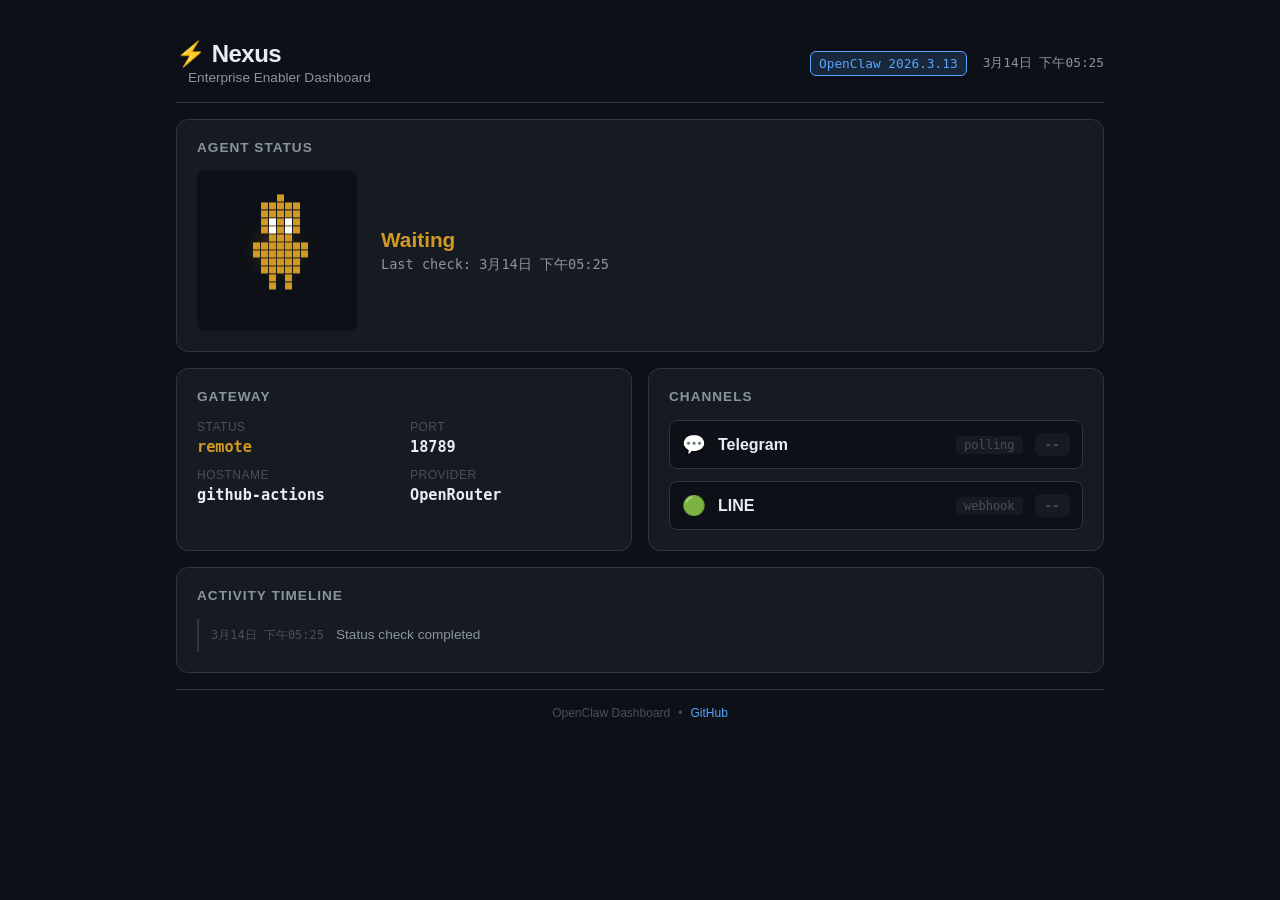
==== index.html @ 4bdae5d9 "deploy: d00fe93bd7f73d637a9a853000358bef025ffe64" ====
<!DOCTYPE html>
<html lang="zh-Hant">
<head>
  <meta charset="UTF-8">
  <meta name="viewport" content="width=device-width, initial-scale=1.0">
  <title>⚡ Nexus Dashboard — OpenClaw</title>
  <link rel="stylesheet" href="css/styles.css">
  <link rel="icon" href="data:image/svg+xml,<svg xmlns='http://www.w3.org/2000/svg' viewBox='0 0 100 100'><text y='.9em' font-size='90'>⚡</text></svg>">
</head>
<body>
  <div class="dashboard">
    <!-- Header -->
    <header class="header">
      <div class="header-left">
        <h1>⚡ Nexus</h1>
        <span class="subtitle">Enterprise Enabler Dashboard</span>
      </div>
      <div class="header-right">
        <span class="version" id="version">--</span>
        <span class="last-updated" id="last-updated">--</span>
      </div>
    </header>

    <!-- Agent Visualizer -->
    <section class="card agent-card">
      <h2>Agent Status</h2>
      <div class="agent-display">
        <canvas id="agent-canvas" width="160" height="160"></canvas>
        <div class="agent-info">
          <div class="agent-state" id="agent-state">--</div>
          <div class="agent-uptime" id="agent-uptime">--</div>
        </div>
      </div>
    </section>

    <!-- Gateway Health -->
    <section class="card gateway-card">
      <h2>Gateway</h2>
      <div class="metric-grid">
        <div class="metric">
          <span class="metric-label">Status</span>
          <span class="metric-value" id="gw-status">--</span>
        </div>
        <div class="metric">
          <span class="metric-label">Port</span>
          <span class="metric-value" id="gw-port">18789</span>
        </div>
        <div class="metric">
          <span class="metric-label">Hostname</span>
          <span class="metric-value" id="gw-hostname">--</span>
        </div>
        <div class="metric">
          <span class="metric-label">Provider</span>
          <span class="metric-value">OpenRouter</span>
        </div>
      </div>
    </section>

    <!-- Channels Panel -->
    <section class="card channels-card">
      <h2>Channels</h2>
      <div class="channel-list">
        <div class="channel" id="ch-telegram">
          <span class="channel-icon">💬</span>
          <span class="channel-name">Telegram</span>
          <span class="channel-mode">polling</span>
          <span class="channel-status" id="ch-telegram-status">--</span>
        </div>
        <div class="channel" id="ch-line">
          <span class="channel-icon">🟢</span>
          <span class="channel-name">LINE</span>
          <span class="channel-mode">webhook</span>
          <span class="channel-status" id="ch-line-status">--</span>
        </div>
      </div>
    </section>

    <!-- Activity Timeline -->
    <section class="card timeline-card">
      <h2>Activity Timeline</h2>
      <div class="timeline" id="timeline">
        <div class="timeline-empty">No activity data yet</div>
      </div>
    </section>

    <!-- Footer -->
    <footer class="footer">
      <span>OpenClaw Dashboard</span>
      <span>•</span>
      <a href="https://github.com/hdsmarter/OpenClaw" target="_blank">GitHub</a>
    </footer>
  </div>

  <script src="js/status-fetcher.js"></script>
  <script src="js/agent-visualizer.js"></script>
  <script src="js/app.js"></script>
</body>
</html>
---- css/styles.css ----
/* OpenClaw Nexus Dashboard — Dark Theme */

:root {
  --bg-primary: #0d1117;
  --bg-card: #161b22;
  --bg-hover: #1c2129;
  --border: #30363d;
  --text-primary: #e6edf3;
  --text-secondary: #8b949e;
  --text-muted: #484f58;
  --accent: #58a6ff;
  --accent-glow: rgba(88, 166, 255, 0.15);
  --green: #3fb950;
  --green-glow: rgba(63, 185, 80, 0.15);
  --yellow: #d29922;
  --yellow-glow: rgba(210, 153, 34, 0.15);
  --red: #f85149;
  --red-glow: rgba(248, 81, 73, 0.15);
  --purple: #bc8cff;
  --radius: 12px;
  --font-mono: 'SF Mono', 'Fira Code', 'Cascadia Code', monospace;
  --font-sans: -apple-system, BlinkMacSystemFont, 'Segoe UI', sans-serif;
}

* {
  margin: 0;
  padding: 0;
  box-sizing: border-box;
}

body {
  background: var(--bg-primary);
  color: var(--text-primary);
  font-family: var(--font-sans);
  min-height: 100vh;
}

/* Dashboard grid */
.dashboard {
  max-width: 960px;
  margin: 0 auto;
  padding: 24px 16px;
  display: grid;
  gap: 16px;
  grid-template-columns: 1fr 1fr;
}

/* Header */
.header {
  grid-column: 1 / -1;
  display: flex;
  justify-content: space-between;
  align-items: center;
  padding: 16px 0;
  border-bottom: 1px solid var(--border);
}

.header h1 {
  font-size: 1.5rem;
  font-weight: 700;
  letter-spacing: -0.5px;
}

.subtitle {
  color: var(--text-secondary);
  font-size: 0.85rem;
  margin-left: 12px;
}

.header-right {
  display: flex;
  gap: 16px;
  align-items: center;
  font-size: 0.8rem;
  color: var(--text-secondary);
  font-family: var(--font-mono);
}

.version {
  padding: 4px 8px;
  background: var(--accent-glow);
  border: 1px solid var(--accent);
  border-radius: 6px;
  color: var(--accent);
}

/* Cards */
.card {
  background: var(--bg-card);
  border: 1px solid var(--border);
  border-radius: var(--radius);
  padding: 20px;
}

.card h2 {
  font-size: 0.85rem;
  font-weight: 600;
  text-transform: uppercase;
  letter-spacing: 1px;
  color: var(--text-secondary);
  margin-bottom: 16px;
}

/* Agent card */
.agent-card {
  grid-column: 1 / -1;
}

.agent-display {
  display: flex;
  align-items: center;
  gap: 24px;
}

#agent-canvas {
  border-radius: 8px;
  background: var(--bg-primary);
  image-rendering: pixelated;
}

.agent-info {
  flex: 1;
}

.agent-state {
  font-size: 1.3rem;
  font-weight: 700;
  margin-bottom: 4px;
}

.agent-uptime {
  font-family: var(--font-mono);
  font-size: 0.85rem;
  color: var(--text-secondary);
}

/* Gateway */
.metric-grid {
  display: grid;
  grid-template-columns: 1fr 1fr;
  gap: 12px;
}

.metric {
  display: flex;
  flex-direction: column;
  gap: 4px;
}

.metric-label {
  font-size: 0.75rem;
  color: var(--text-muted);
  text-transform: uppercase;
  letter-spacing: 0.5px;
}

.metric-value {
  font-family: var(--font-mono);
  font-size: 0.95rem;
  font-weight: 600;
}

/* Channels */
.channel-list {
  display: flex;
  flex-direction: column;
  gap: 12px;
}

.channel {
  display: flex;
  align-items: center;
  gap: 12px;
  padding: 12px;
  background: var(--bg-primary);
  border-radius: 8px;
  border: 1px solid var(--border);
}

.channel-icon {
  font-size: 1.2rem;
}

.channel-name {
  font-weight: 600;
  flex: 1;
}

.channel-mode {
  font-family: var(--font-mono);
  font-size: 0.75rem;
  color: var(--text-muted);
  padding: 2px 8px;
  background: var(--bg-card);
  border-radius: 4px;
}

.channel-status {
  font-family: var(--font-mono);
  font-size: 0.8rem;
  font-weight: 600;
  padding: 4px 10px;
  border-radius: 6px;
}

.status-ok {
  color: var(--green);
  background: var(--green-glow);
}

.status-warn {
  color: var(--yellow);
  background: var(--yellow-glow);
}

.status-error {
  color: var(--red);
  background: var(--red-glow);
}

.status-unknown {
  color: var(--text-muted);
  background: var(--bg-card);
}

/* Timeline */
.timeline-card {
  grid-column: 1 / -1;
}

.timeline {
  display: flex;
  flex-direction: column;
  gap: 8px;
  max-height: 240px;
  overflow-y: auto;
}

.timeline-entry {
  display: flex;
  gap: 12px;
  padding: 8px 12px;
  border-left: 2px solid var(--border);
  font-size: 0.85rem;
}

.timeline-time {
  font-family: var(--font-mono);
  font-size: 0.75rem;
  color: var(--text-muted);
  white-space: nowrap;
}

.timeline-text {
  color: var(--text-secondary);
}

.timeline-empty {
  color: var(--text-muted);
  font-style: italic;
  text-align: center;
  padding: 24px;
}

/* Footer */
.footer {
  grid-column: 1 / -1;
  display: flex;
  justify-content: center;
  gap: 8px;
  padding: 16px 0;
  font-size: 0.75rem;
  color: var(--text-muted);
  border-top: 1px solid var(--border);
}

.footer a {
  color: var(--accent);
  text-decoration: none;
}

.footer a:hover {
  text-decoration: underline;
}

/* Responsive */
@media (max-width: 640px) {
  .dashboard {
    grid-template-columns: 1fr;
  }

  .header {
    flex-direction: column;
    align-items: flex-start;
    gap: 8px;
  }

  .agent-display {
    flex-direction: column;
    text-align: center;
  }

  .metric-grid {
    grid-template-columns: 1fr;
  }
}
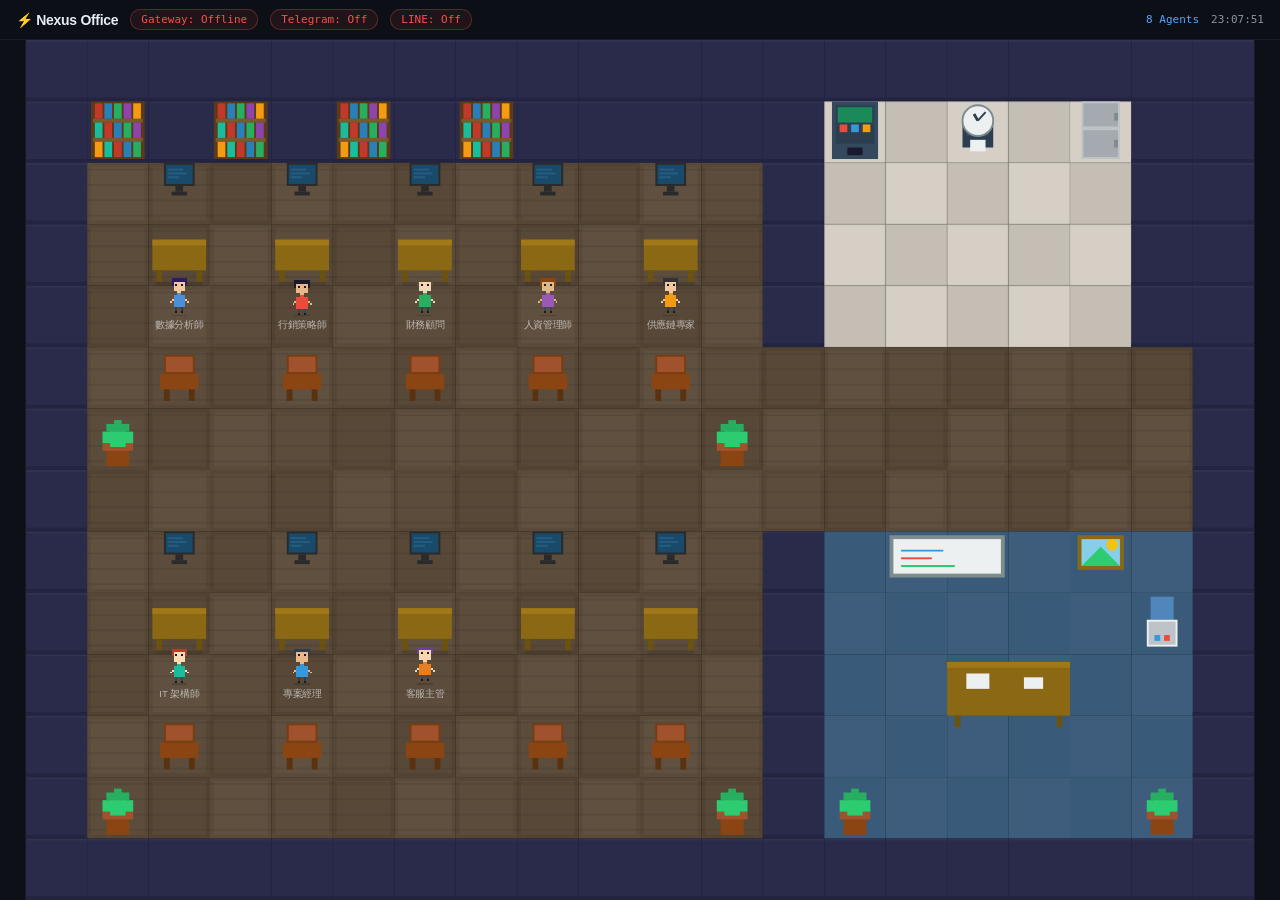
==== commit b6ae6f65: "deploy: 75b816cb732340c68af51991c7f3669ba8d1f9ac" ====
--- a/index.html
+++ b/index.html
@@ -3,96 +3,38 @@
 <head>
   <meta charset="UTF-8">
   <meta name="viewport" content="width=device-width, initial-scale=1.0">
-  <title>⚡ Nexus Dashboard — OpenClaw</title>
+  <title>⚡ Nexus Office — OpenClaw AI Agents</title>
+  <link rel="icon" href="data:image/svg+xml,<svg xmlns='http://www.w3.org/2000/svg' viewBox='0 0 100 100'><text y='.9em' font-size='90'>⚡</text></svg>">
   <link rel="stylesheet" href="css/styles.css">
-  <link rel="icon" href="data:image/svg+xml,<svg xmlns='http://www.w3.org/2000/svg' viewBox='0 0 100 100'><text y='.9em' font-size='90'>⚡</text></svg>">
 </head>
 <body>
-  <div class="dashboard">
-    <!-- Header -->
-    <header class="header">
-      <div class="header-left">
-        <h1>⚡ Nexus</h1>
-        <span class="subtitle">Enterprise Enabler Dashboard</span>
-      </div>
-      <div class="header-right">
-        <span class="version" id="version">--</span>
-        <span class="last-updated" id="last-updated">--</span>
-      </div>
-    </header>
-
-    <!-- Agent Visualizer -->
-    <section class="card agent-card">
-      <h2>Agent Status</h2>
-      <div class="agent-display">
-        <canvas id="agent-canvas" width="160" height="160"></canvas>
-        <div class="agent-info">
-          <div class="agent-state" id="agent-state">--</div>
-          <div class="agent-uptime" id="agent-uptime">--</div>
-        </div>
-      </div>
-    </section>
-
-    <!-- Gateway Health -->
-    <section class="card gateway-card">
-      <h2>Gateway</h2>
-      <div class="metric-grid">
-        <div class="metric">
-          <span class="metric-label">Status</span>
-          <span class="metric-value" id="gw-status">--</span>
-        </div>
-        <div class="metric">
-          <span class="metric-label">Port</span>
-          <span class="metric-value" id="gw-port">18789</span>
-        </div>
-        <div class="metric">
-          <span class="metric-label">Hostname</span>
-          <span class="metric-value" id="gw-hostname">--</span>
-        </div>
-        <div class="metric">
-          <span class="metric-label">Provider</span>
-          <span class="metric-value">OpenRouter</span>
-        </div>
-      </div>
-    </section>
-
-    <!-- Channels Panel -->
-    <section class="card channels-card">
-      <h2>Channels</h2>
-      <div class="channel-list">
-        <div class="channel" id="ch-telegram">
-          <span class="channel-icon">💬</span>
-          <span class="channel-name">Telegram</span>
-          <span class="channel-mode">polling</span>
-          <span class="channel-status" id="ch-telegram-status">--</span>
-        </div>
-        <div class="channel" id="ch-line">
-          <span class="channel-icon">🟢</span>
-          <span class="channel-name">LINE</span>
-          <span class="channel-mode">webhook</span>
-          <span class="channel-status" id="ch-line-status">--</span>
-        </div>
-      </div>
-    </section>
-
-    <!-- Activity Timeline -->
-    <section class="card timeline-card">
-      <h2>Activity Timeline</h2>
-      <div class="timeline" id="timeline">
-        <div class="timeline-empty">No activity data yet</div>
-      </div>
-    </section>
-
-    <!-- Footer -->
-    <footer class="footer">
-      <span>OpenClaw Dashboard</span>
-      <span>•</span>
-      <a href="https://github.com/hdsmarter/OpenClaw" target="_blank">GitHub</a>
-    </footer>
+  <!-- Status Bar -->
+  <div class="status-bar">
+    <div class="status-left">
+      <span class="logo">⚡ Nexus Office</span>
+      <span class="status-pill" id="gw-pill">Gateway: --</span>
+      <span class="status-pill" id="tg-pill">Telegram: --</span>
+      <span class="status-pill" id="line-pill">LINE: --</span>
+    </div>
+    <div class="status-right">
+      <span id="agent-count">0 Agents</span>
+      <span id="clock"></span>
+    </div>
   </div>
 
+  <!-- Main Canvas -->
+  <canvas id="office"></canvas>
+
+  <!-- Agent Info Panel (shown on hover) -->
+  <div class="agent-panel" id="agent-panel" style="display:none">
+    <div class="agent-panel-name" id="panel-name"></div>
+    <div class="agent-panel-role" id="panel-role"></div>
+    <div class="agent-panel-status" id="panel-status"></div>
+  </div>
+
+  <script src="js/pixel-sprites.js"></script>
+  <script src="js/office-scene.js"></script>
   <script src="js/status-fetcher.js"></script>
-  <script src="js/agent-visualizer.js"></script>
   <script src="js/app.js"></script>
 </body>
 </html>
--- a/css/styles.css
+++ b/css/styles.css
@@ -1,306 +1,141 @@
-/* OpenClaw Nexus Dashboard — Dark Theme */
+/* Nexus Office Dashboard — Pixel Art Theme */
 
 :root {
-  --bg-primary: #0d1117;
-  --bg-card: #161b22;
-  --bg-hover: #1c2129;
-  --border: #30363d;
-  --text-primary: #e6edf3;
-  --text-secondary: #8b949e;
-  --text-muted: #484f58;
+  --bg: #1a1a2e;
+  --bar-bg: rgba(13, 17, 23, 0.92);
+  --text: #e6edf3;
+  --text-dim: #8b949e;
+  --green: #3fb950;
+  --yellow: #d29922;
+  --red: #f85149;
   --accent: #58a6ff;
-  --accent-glow: rgba(88, 166, 255, 0.15);
-  --green: #3fb950;
-  --green-glow: rgba(63, 185, 80, 0.15);
-  --yellow: #d29922;
-  --yellow-glow: rgba(210, 153, 34, 0.15);
-  --red: #f85149;
-  --red-glow: rgba(248, 81, 73, 0.15);
-  --purple: #bc8cff;
-  --radius: 12px;
   --font-mono: 'SF Mono', 'Fira Code', 'Cascadia Code', monospace;
   --font-sans: -apple-system, BlinkMacSystemFont, 'Segoe UI', sans-serif;
 }
 
-* {
-  margin: 0;
-  padding: 0;
-  box-sizing: border-box;
+* { margin: 0; padding: 0; box-sizing: border-box; }
+
+body {
+  background: var(--bg);
+  overflow: hidden;
+  cursor: default;
+  font-family: var(--font-sans);
 }
 
-body {
-  background: var(--bg-primary);
-  color: var(--text-primary);
-  font-family: var(--font-sans);
-  min-height: 100vh;
-}
-
-/* Dashboard grid */
-.dashboard {
-  max-width: 960px;
-  margin: 0 auto;
-  padding: 24px 16px;
-  display: grid;
-  gap: 16px;
-  grid-template-columns: 1fr 1fr;
-}
-
-/* Header */
-.header {
-  grid-column: 1 / -1;
+/* Status Bar */
+.status-bar {
+  position: fixed;
+  top: 0;
+  left: 0;
+  right: 0;
+  height: 40px;
+  background: var(--bar-bg);
+  backdrop-filter: blur(8px);
   display: flex;
   justify-content: space-between;
   align-items: center;
-  padding: 16px 0;
-  border-bottom: 1px solid var(--border);
+  padding: 0 16px;
+  z-index: 100;
+  border-bottom: 1px solid rgba(255,255,255,0.06);
+  font-size: 13px;
+  color: var(--text);
 }
 
-.header h1 {
-  font-size: 1.5rem;
-  font-weight: 700;
-  letter-spacing: -0.5px;
+.status-left, .status-right {
+  display: flex;
+  align-items: center;
+  gap: 12px;
 }
 
-.subtitle {
-  color: var(--text-secondary);
-  font-size: 0.85rem;
-  margin-left: 12px;
+.logo {
+  font-weight: 700;
+  font-size: 14px;
+  letter-spacing: -0.3px;
 }
 
-.header-right {
-  display: flex;
-  gap: 16px;
-  align-items: center;
-  font-size: 0.8rem;
-  color: var(--text-secondary);
+.status-pill {
   font-family: var(--font-mono);
+  font-size: 11px;
+  padding: 3px 10px;
+  border-radius: 10px;
+  background: rgba(255,255,255,0.06);
+  border: 1px solid rgba(255,255,255,0.08);
 }
 
-.version {
-  padding: 4px 8px;
-  background: var(--accent-glow);
-  border: 1px solid var(--accent);
-  border-radius: 6px;
+.status-pill.ok {
+  color: var(--green);
+  border-color: rgba(63, 185, 80, 0.3);
+  background: rgba(63, 185, 80, 0.08);
+}
+
+.status-pill.warn {
+  color: var(--yellow);
+  border-color: rgba(210, 153, 34, 0.3);
+  background: rgba(210, 153, 34, 0.08);
+}
+
+.status-pill.err {
+  color: var(--red);
+  border-color: rgba(248, 81, 73, 0.3);
+  background: rgba(248, 81, 73, 0.08);
+}
+
+#agent-count {
+  font-family: var(--font-mono);
+  font-size: 11px;
   color: var(--accent);
 }
 
-/* Cards */
-.card {
-  background: var(--bg-card);
-  border: 1px solid var(--border);
-  border-radius: var(--radius);
-  padding: 20px;
+#clock {
+  font-family: var(--font-mono);
+  font-size: 11px;
+  color: var(--text-dim);
 }
 
-.card h2 {
-  font-size: 0.85rem;
-  font-weight: 600;
-  text-transform: uppercase;
-  letter-spacing: 1px;
-  color: var(--text-secondary);
-  margin-bottom: 16px;
+/* Canvas */
+#office {
+  display: block;
+  width: 100vw;
+  height: 100vh;
+  image-rendering: pixelated;
+  image-rendering: crisp-edges;
 }
 
-/* Agent card */
-.agent-card {
-  grid-column: 1 / -1;
+/* Agent Info Panel */
+.agent-panel {
+  position: fixed;
+  background: var(--bar-bg);
+  backdrop-filter: blur(8px);
+  border: 1px solid rgba(255,255,255,0.1);
+  border-radius: 8px;
+  padding: 10px 14px;
+  z-index: 200;
+  pointer-events: none;
+  min-width: 140px;
 }
 
-.agent-display {
-  display: flex;
-  align-items: center;
-  gap: 24px;
+.agent-panel-name {
+  font-weight: 700;
+  font-size: 13px;
+  color: var(--text);
+  margin-bottom: 2px;
 }
 
-#agent-canvas {
-  border-radius: 8px;
-  background: var(--bg-primary);
-  image-rendering: pixelated;
-}
-
-.agent-info {
-  flex: 1;
-}
-
-.agent-state {
-  font-size: 1.3rem;
-  font-weight: 700;
+.agent-panel-role {
+  font-size: 11px;
+  color: var(--accent);
   margin-bottom: 4px;
 }
 
-.agent-uptime {
+.agent-panel-status {
   font-family: var(--font-mono);
-  font-size: 0.85rem;
-  color: var(--text-secondary);
+  font-size: 10px;
+  color: var(--green);
 }
 
-/* Gateway */
-.metric-grid {
-  display: grid;
-  grid-template-columns: 1fr 1fr;
-  gap: 12px;
+/* Mobile */
+@media (max-width: 640px) {
+  .status-bar { font-size: 11px; padding: 0 8px; }
+  .status-pill { font-size: 10px; padding: 2px 6px; }
+  .logo { font-size: 12px; }
 }
-
-.metric {
-  display: flex;
-  flex-direction: column;
-  gap: 4px;
-}
-
-.metric-label {
-  font-size: 0.75rem;
-  color: var(--text-muted);
-  text-transform: uppercase;
-  letter-spacing: 0.5px;
-}
-
-.metric-value {
-  font-family: var(--font-mono);
-  font-size: 0.95rem;
-  font-weight: 600;
-}
-
-/* Channels */
-.channel-list {
-  display: flex;
-  flex-direction: column;
-  gap: 12px;
-}
-
-.channel {
-  display: flex;
-  align-items: center;
-  gap: 12px;
-  padding: 12px;
-  background: var(--bg-primary);
-  border-radius: 8px;
-  border: 1px solid var(--border);
-}
-
-.channel-icon {
-  font-size: 1.2rem;
-}
-
-.channel-name {
-  font-weight: 600;
-  flex: 1;
-}
-
-.channel-mode {
-  font-family: var(--font-mono);
-  font-size: 0.75rem;
-  color: var(--text-muted);
-  padding: 2px 8px;
-  background: var(--bg-card);
-  border-radius: 4px;
-}
-
-.channel-status {
-  font-family: var(--font-mono);
-  font-size: 0.8rem;
-  font-weight: 600;
-  padding: 4px 10px;
-  border-radius: 6px;
-}
-
-.status-ok {
-  color: var(--green);
-  background: var(--green-glow);
-}
-
-.status-warn {
-  color: var(--yellow);
-  background: var(--yellow-glow);
-}
-
-.status-error {
-  color: var(--red);
-  background: var(--red-glow);
-}
-
-.status-unknown {
-  color: var(--text-muted);
-  background: var(--bg-card);
-}
-
-/* Timeline */
-.timeline-card {
-  grid-column: 1 / -1;
-}
-
-.timeline {
-  display: flex;
-  flex-direction: column;
-  gap: 8px;
-  max-height: 240px;
-  overflow-y: auto;
-}
-
-.timeline-entry {
-  display: flex;
-  gap: 12px;
-  padding: 8px 12px;
-  border-left: 2px solid var(--border);
-  font-size: 0.85rem;
-}
-
-.timeline-time {
-  font-family: var(--font-mono);
-  font-size: 0.75rem;
-  color: var(--text-muted);
-  white-space: nowrap;
-}
-
-.timeline-text {
-  color: var(--text-secondary);
-}
-
-.timeline-empty {
-  color: var(--text-muted);
-  font-style: italic;
-  text-align: center;
-  padding: 24px;
-}
-
-/* Footer */
-.footer {
-  grid-column: 1 / -1;
-  display: flex;
-  justify-content: center;
-  gap: 8px;
-  padding: 16px 0;
-  font-size: 0.75rem;
-  color: var(--text-muted);
-  border-top: 1px solid var(--border);
-}
-
-.footer a {
-  color: var(--accent);
-  text-decoration: none;
-}
-
-.footer a:hover {
-  text-decoration: underline;
-}
-
-/* Responsive */
-@media (max-width: 640px) {
-  .dashboard {
-    grid-template-columns: 1fr;
-  }
-
-  .header {
-    flex-direction: column;
-    align-items: flex-start;
-    gap: 8px;
-  }
-
-  .agent-display {
-    flex-direction: column;
-    text-align: center;
-  }
-
-  .metric-grid {
-    grid-template-columns: 1fr;
-  }
-}
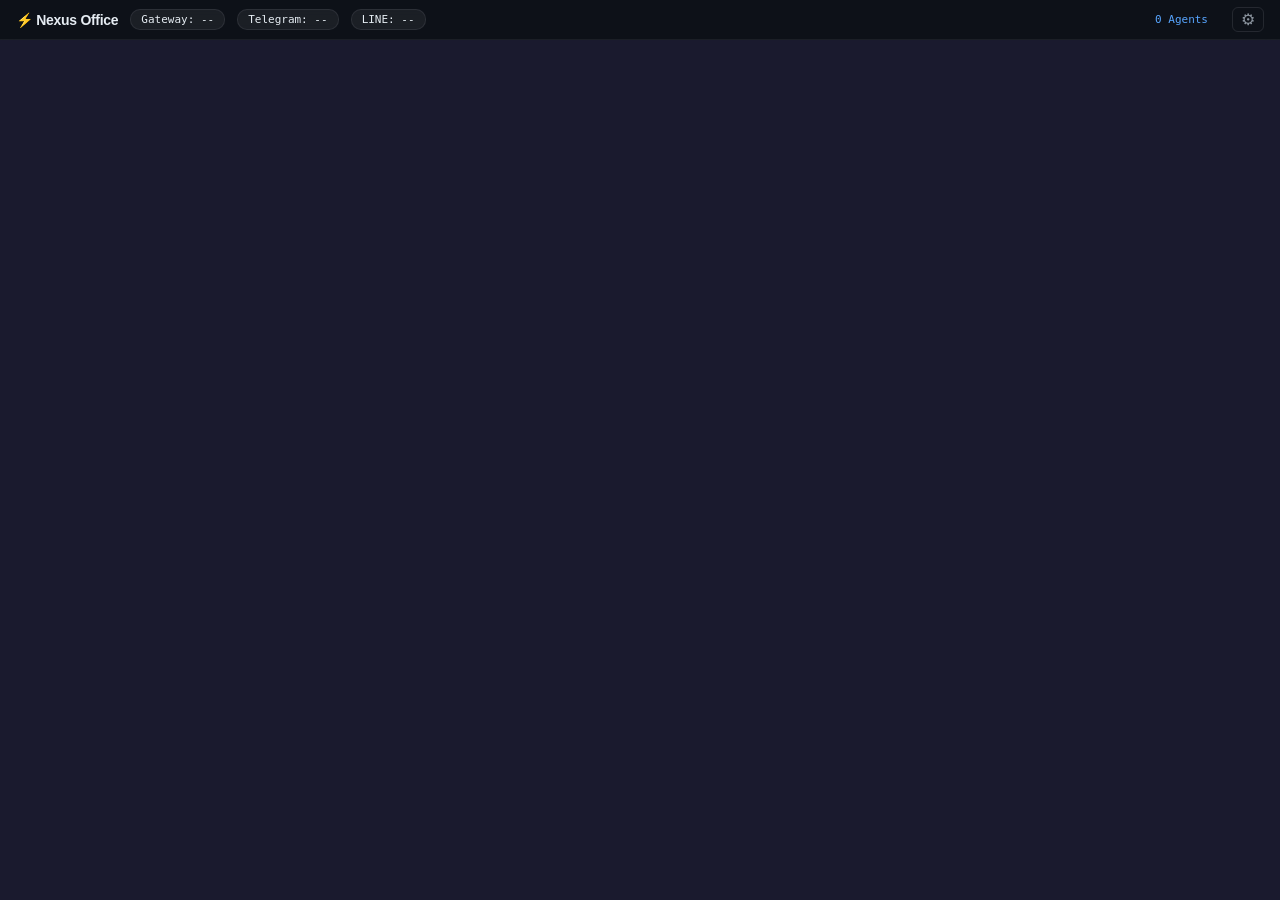
==== commit 8dab7334: "deploy: 47839a1e69dec94e6afe0278ced7e6dfd0d5bb53" ====
--- a/index.html
+++ b/index.html
@@ -2,7 +2,7 @@
 <html lang="zh-Hant">
 <head>
   <meta charset="UTF-8">
-  <meta name="viewport" content="width=device-width, initial-scale=1.0">
+  <meta name="viewport" content="width=device-width, initial-scale=1.0, user-scalable=no, viewport-fit=cover">
   <title>⚡ Nexus Office — OpenClaw AI Agents</title>
   <link rel="icon" href="data:image/svg+xml,<svg xmlns='http://www.w3.org/2000/svg' viewBox='0 0 100 100'><text y='.9em' font-size='90'>⚡</text></svg>">
   <link rel="stylesheet" href="css/styles.css">
@@ -19,6 +19,7 @@
     <div class="status-right">
       <span id="agent-count">0 Agents</span>
       <span id="clock"></span>
+      <button class="settings-btn" id="settings-btn" title="設定">⚙</button>
     </div>
   </div>
 
@@ -32,9 +33,15 @@
     <div class="agent-panel-status" id="panel-status"></div>
   </div>
 
+  <!-- i18n MUST load first -->
+  <script src="js/i18n.js"></script>
   <script src="js/pixel-sprites.js"></script>
   <script src="js/office-scene.js"></script>
   <script src="js/status-fetcher.js"></script>
+  <script src="js/chat-client.js"></script>
+  <script src="js/notifications.js"></script>
+  <script src="js/chat-panel.js"></script>
+  <script src="js/settings-panel.js"></script>
   <script src="js/app.js"></script>
 </body>
 </html>
--- a/css/styles.css
+++ b/css/styles.css
@@ -10,7 +10,7 @@
   --red: #f85149;
   --accent: #58a6ff;
   --font-mono: 'SF Mono', 'Fira Code', 'Cascadia Code', monospace;
-  --font-sans: -apple-system, BlinkMacSystemFont, 'Segoe UI', sans-serif;
+  --font-sans: 'PingFang TC', 'Noto Sans TC', -apple-system, BlinkMacSystemFont, 'Segoe UI', sans-serif;
 }
 
 * { margin: 0; padding: 0; box-sizing: border-box; }
@@ -92,11 +92,12 @@
   color: var(--text-dim);
 }
 
-/* Canvas */
+/* Canvas — JS controls size via resize(); no vw/vh conflict */
 #office {
+  position: fixed;
+  top: 0;
+  left: 0;
   display: block;
-  width: 100vw;
-  height: 100vh;
   image-rendering: pixelated;
   image-rendering: crisp-edges;
 }
@@ -133,9 +134,427 @@
   color: var(--green);
 }
 
-/* Mobile */
+/* Settings gear button */
+.settings-btn {
+  background: none;
+  border: 1px solid rgba(255,255,255,0.1);
+  border-radius: 6px;
+  color: var(--text-dim);
+  cursor: pointer;
+  font-size: 16px;
+  padding: 2px 8px;
+  transition: color 0.2s, border-color 0.2s;
+}
+.settings-btn:hover {
+  color: var(--text);
+  border-color: rgba(255,255,255,0.2);
+}
+
+/* ═══════════════════════════════════════════════
+   Chat Panel — 桌面右側 360px / 手機底部 70vh sheet
+   ═══════════════════════════════════════════════ */
+.chat-overlay {
+  position: fixed; inset: 0;
+  background: rgba(0,0,0,0.4);
+  z-index: 290;
+  opacity: 0;
+  pointer-events: none;
+  transition: opacity 0.3s;
+}
+.chat-overlay.open {
+  opacity: 1;
+  pointer-events: auto;
+}
+
+.chat-panel {
+  position: fixed;
+  top: 0; right: 0; bottom: 0;
+  width: 360px;
+  background: #0d1117;
+  border-left: 1px solid rgba(255,255,255,0.08);
+  z-index: 300;
+  display: flex;
+  flex-direction: column;
+  transform: translateX(100%);
+  transition: transform 0.3s ease;
+}
+.chat-panel.open {
+  transform: translateX(0);
+}
+
+.chat-handle {
+  display: none;
+}
+
+.chat-header {
+  display: flex;
+  justify-content: space-between;
+  align-items: center;
+  padding: 12px 16px;
+  border-bottom: 1px solid rgba(255,255,255,0.06);
+  flex-shrink: 0;
+}
+
+.chat-title {
+  font-weight: 700;
+  font-size: 14px;
+  color: var(--text);
+}
+
+.chat-close-btn {
+  background: none;
+  border: none;
+  color: var(--text-dim);
+  cursor: pointer;
+  font-size: 18px;
+  padding: 4px 8px;
+  border-radius: 4px;
+  transition: background 0.2s;
+}
+.chat-close-btn:hover {
+  background: rgba(255,255,255,0.08);
+  color: var(--text);
+}
+
+.chat-offline {
+  padding: 8px 16px;
+  font-size: 12px;
+  color: var(--yellow);
+  background: rgba(210, 153, 34, 0.08);
+  border-bottom: 1px solid rgba(210, 153, 34, 0.15);
+  display: none;
+}
+
+.chat-messages {
+  flex: 1;
+  overflow-y: auto;
+  padding: 12px 16px;
+  display: flex;
+  flex-direction: column;
+  gap: 8px;
+}
+
+.chat-msg {
+  display: flex;
+}
+.chat-msg-user { justify-content: flex-end; }
+.chat-msg-agent { justify-content: flex-start; }
+.chat-msg-system { justify-content: center; }
+
+.chat-bubble {
+  max-width: 80%;
+  padding: 8px 12px;
+  border-radius: 12px;
+  font-size: 13px;
+  line-height: 1.5;
+  word-break: break-word;
+}
+
+.chat-msg-user .chat-bubble {
+  background: var(--accent);
+  color: #fff;
+  border-bottom-right-radius: 4px;
+}
+
+.chat-msg-agent .chat-bubble {
+  background: rgba(255,255,255,0.08);
+  color: var(--text);
+  border-bottom-left-radius: 4px;
+}
+
+.chat-msg-system .chat-bubble {
+  background: rgba(255,255,255,0.04);
+  color: var(--text-dim);
+  font-size: 11px;
+}
+
+.chat-typing {
+  padding: 4px 16px;
+  font-size: 12px;
+  color: var(--text-dim);
+  font-style: italic;
+  display: none;
+}
+
+.chat-input-area {
+  display: flex;
+  gap: 8px;
+  padding: 12px 16px;
+  padding-bottom: calc(12px + env(safe-area-inset-bottom, 0));
+  border-top: 1px solid rgba(255,255,255,0.06);
+  flex-shrink: 0;
+}
+
+.chat-input {
+  flex: 1;
+  background: rgba(255,255,255,0.06);
+  border: 1px solid rgba(255,255,255,0.1);
+  border-radius: 8px;
+  padding: 8px 12px;
+  color: var(--text);
+  font-size: 13px;
+  outline: none;
+  font-family: inherit;
+}
+.chat-input:focus {
+  border-color: var(--accent);
+}
+.chat-input:disabled {
+  opacity: 0.4;
+}
+
+.chat-send-btn {
+  background: var(--accent);
+  color: #fff;
+  border: none;
+  border-radius: 8px;
+  padding: 8px 16px;
+  font-size: 13px;
+  font-weight: 600;
+  cursor: pointer;
+  transition: opacity 0.2s;
+  font-family: inherit;
+}
+.chat-send-btn:hover { opacity: 0.85; }
+.chat-send-btn:disabled { opacity: 0.4; cursor: default; }
+
+/* ═══════════════════════════════════════════════
+   Toast Notifications
+   ═══════════════════════════════════════════════ */
+.toast-container {
+  position: fixed;
+  top: 52px;
+  right: 16px;
+  z-index: 400;
+  display: flex;
+  flex-direction: column;
+  gap: 8px;
+  pointer-events: none;
+}
+
+.toast {
+  padding: 10px 16px;
+  border-radius: 8px;
+  font-size: 13px;
+  color: var(--text);
+  backdrop-filter: blur(8px);
+  pointer-events: auto;
+  cursor: pointer;
+  transform: translateX(120%);
+  opacity: 0;
+  transition: transform 0.3s ease, opacity 0.3s ease;
+  max-width: 320px;
+  word-break: break-word;
+}
+.toast.show {
+  transform: translateX(0);
+  opacity: 1;
+}
+.toast.hide {
+  transform: translateX(120%);
+  opacity: 0;
+}
+
+.toast-info     { background: rgba(88, 166, 255, 0.15); border: 1px solid rgba(88, 166, 255, 0.3); }
+.toast-success  { background: rgba(63, 185, 80, 0.15);  border: 1px solid rgba(63, 185, 80, 0.3); }
+.toast-warning  { background: rgba(210, 153, 34, 0.15); border: 1px solid rgba(210, 153, 34, 0.3); }
+.toast-error    { background: rgba(248, 81, 73, 0.15);  border: 1px solid rgba(248, 81, 73, 0.3); }
+
+/* ═══════════════════════════════════════════════
+   Settings Modal
+   ═══════════════════════════════════════════════ */
+.settings-overlay {
+  position: fixed; inset: 0;
+  background: rgba(0,0,0,0.5);
+  z-index: 490;
+  opacity: 0;
+  pointer-events: none;
+  transition: opacity 0.3s;
+}
+.settings-overlay.open {
+  opacity: 1;
+  pointer-events: auto;
+}
+
+.settings-modal {
+  position: fixed;
+  top: 50%; left: 50%;
+  transform: translate(-50%, -50%) scale(0.95);
+  background: #161b22;
+  border: 1px solid rgba(255,255,255,0.1);
+  border-radius: 12px;
+  padding: 24px;
+  z-index: 500;
+  width: 360px;
+  max-width: 90vw;
+  opacity: 0;
+  pointer-events: none;
+  transition: transform 0.3s ease, opacity 0.3s ease;
+}
+.settings-modal.open {
+  transform: translate(-50%, -50%) scale(1);
+  opacity: 1;
+  pointer-events: auto;
+}
+
+.settings-title {
+  font-size: 16px;
+  font-weight: 700;
+  color: var(--text);
+  margin-bottom: 16px;
+}
+
+.settings-field {
+  margin-bottom: 12px;
+}
+.settings-field label {
+  display: block;
+  font-size: 12px;
+  color: var(--text-dim);
+  margin-bottom: 4px;
+}
+.settings-input {
+  width: 100%;
+  background: rgba(255,255,255,0.06);
+  border: 1px solid rgba(255,255,255,0.1);
+  border-radius: 6px;
+  padding: 8px 10px;
+  color: var(--text);
+  font-size: 13px;
+  font-family: var(--font-mono);
+  outline: none;
+}
+.settings-input:focus {
+  border-color: var(--accent);
+}
+
+.settings-status {
+  font-size: 12px;
+  padding: 6px 0;
+  margin-bottom: 8px;
+}
+.settings-status-connected { color: var(--green); }
+.settings-status-connecting { color: var(--yellow); }
+.settings-status-disconnected { color: var(--text-dim); }
+
+.settings-buttons {
+  display: flex;
+  gap: 8px;
+  justify-content: flex-end;
+  margin-top: 16px;
+}
+.settings-btn-test,
+.settings-btn-cancel,
+.settings-btn-save {
+  border: 1px solid rgba(255,255,255,0.1);
+  border-radius: 6px;
+  padding: 6px 14px;
+  font-size: 13px;
+  cursor: pointer;
+  font-family: inherit;
+  transition: background 0.2s;
+}
+.settings-btn-test {
+  background: none;
+  color: var(--accent);
+  border-color: rgba(88,166,255,0.3);
+}
+.settings-btn-test:hover { background: rgba(88,166,255,0.08); }
+.settings-btn-cancel {
+  background: none;
+  color: var(--text-dim);
+}
+.settings-btn-cancel:hover { background: rgba(255,255,255,0.06); }
+.settings-btn-save {
+  background: var(--accent);
+  color: #fff;
+  border-color: var(--accent);
+}
+.settings-btn-save:hover { opacity: 0.85; }
+
+/* Settings select (language / chat mode) */
+.settings-select {
+  appearance: none;
+  -webkit-appearance: none;
+  background: rgba(255,255,255,0.06) url("data:image/svg+xml,%3Csvg xmlns='http://www.w3.org/2000/svg' width='10' height='6'%3E%3Cpath d='M0 0l5 6 5-6z' fill='%238b949e'/%3E%3C/svg%3E") no-repeat right 10px center;
+  background-size: 10px 6px;
+  padding-right: 28px;
+  cursor: pointer;
+}
+
+/* Settings mode fields container */
+.settings-mode-fields {
+  transition: opacity 0.2s;
+}
+
+/* Telegram deep link button */
+.chat-tg-link {
+  display: block;
+  text-align: center;
+  padding: 10px 16px;
+  margin: 8px 16px;
+  background: #0088cc;
+  color: #fff;
+  border-radius: 8px;
+  font-size: 13px;
+  font-weight: 600;
+  text-decoration: none;
+  transition: opacity 0.2s;
+}
+.chat-tg-link:hover { opacity: 0.85; }
+
+/* ═══════════════════════════════════════════════
+   Mobile Responsive
+   ═══════════════════════════════════════════════ */
 @media (max-width: 640px) {
-  .status-bar { font-size: 11px; padding: 0 8px; }
+  .status-bar {
+    font-size: 11px;
+    padding: 0 8px;
+    padding-top: env(safe-area-inset-top, 0);
+    flex-wrap: wrap;
+    height: auto;
+    min-height: 36px;
+    gap: 4px;
+  }
+  .status-left, .status-right { gap: 6px; }
+  .status-left { flex-wrap: wrap; }
   .status-pill { font-size: 10px; padding: 2px 6px; }
   .logo { font-size: 12px; }
-}
+  #clock { display: none; }
+
+  /* Chat panel → bottom sheet */
+  .chat-panel {
+    top: auto; right: 0; bottom: 0; left: 0;
+    width: 100%;
+    height: 70vh;
+    border-left: none;
+    border-top: 1px solid rgba(255,255,255,0.08);
+    border-radius: 16px 16px 0 0;
+    transform: translateY(100%);
+  }
+  .chat-panel.open {
+    transform: translateY(0);
+  }
+  .chat-handle {
+    display: flex;
+    justify-content: center;
+    padding: 8px 0 4px;
+    flex-shrink: 0;
+  }
+  .chat-handle span {
+    width: 36px;
+    height: 4px;
+    background: rgba(255,255,255,0.2);
+    border-radius: 2px;
+    display: block;
+  }
+
+  /* Toast */
+  .toast-container {
+    top: auto;
+    bottom: 16px;
+    right: 8px;
+    left: 8px;
+  }
+  .toast { max-width: 100%; }
+}
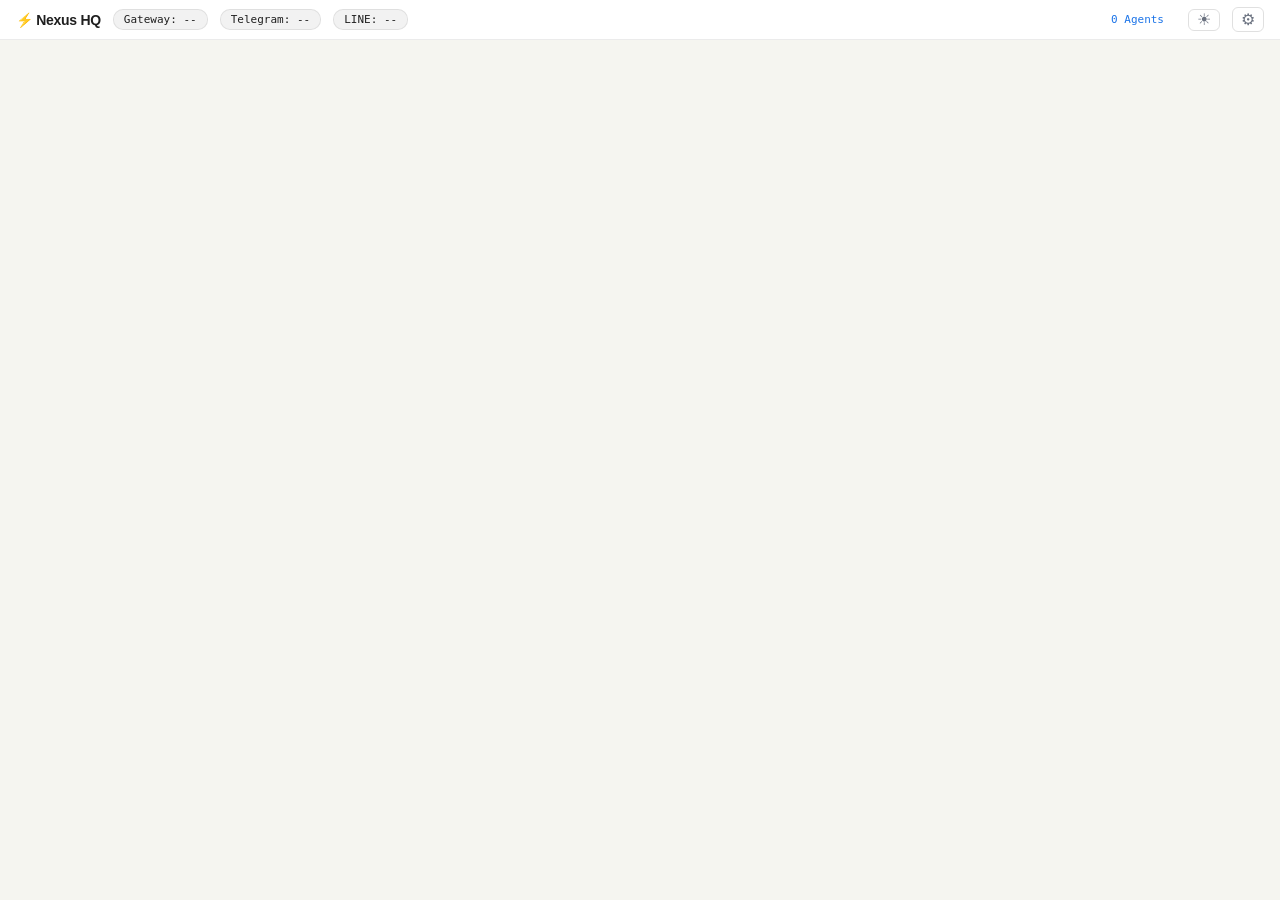
==== commit c9ed362f: "deploy: 8380844f1f3b7f135ab490fbe7afdeb7fbffe99e" ====
--- a/index.html
+++ b/index.html
@@ -9,25 +9,26 @@
 </head>
 <body>
   <!-- Status Bar -->
-  <div class="status-bar">
+  <div class="status-bar" role="banner">
     <div class="status-left">
-      <span class="logo">⚡ Nexus Office</span>
+      <span class="logo">⚡ Nexus HQ</span>
       <span class="status-pill" id="gw-pill">Gateway: --</span>
       <span class="status-pill" id="tg-pill">Telegram: --</span>
       <span class="status-pill" id="line-pill">LINE: --</span>
     </div>
     <div class="status-right">
-      <span id="agent-count">0 Agents</span>
-      <span id="clock"></span>
-      <button class="settings-btn" id="settings-btn" title="設定">⚙</button>
+      <span id="agent-count" aria-live="polite">0 Agents</span>
+      <span id="clock" aria-label="Clock"></span>
+      <button class="theme-btn" id="theme-btn" title="Toggle theme" aria-label="Toggle theme">☀</button>
+      <button class="settings-btn" id="settings-btn" title="Settings" aria-label="Settings">⚙</button>
     </div>
   </div>
 
   <!-- Main Canvas -->
-  <canvas id="office"></canvas>
+  <canvas id="office" role="img" aria-label="Manufacturing HQ pixel art office scene"></canvas>
 
   <!-- Agent Info Panel (shown on hover) -->
-  <div class="agent-panel" id="agent-panel" style="display:none">
+  <div class="agent-panel" id="agent-panel" style="display:none" role="tooltip">
     <div class="agent-panel-name" id="panel-name"></div>
     <div class="agent-panel-role" id="panel-role"></div>
     <div class="agent-panel-status" id="panel-status"></div>
--- a/css/styles.css
+++ b/css/styles.css
@@ -1,16 +1,95 @@
-/* Nexus Office Dashboard — Pixel Art Theme */
-
+/* Nexus Office Dashboard — Enterprise Design System
+   Dual theme (light default / dark toggle)
+   Zero hardcoded colors — all via CSS custom properties */
+
+/* ═══════════════════════════════════════════════
+   Design Tokens (Light Theme — Default)
+   ═══════════════════════════════════════════════ */
 :root {
+  --bg: #f5f5f0;
+  --bar-bg: rgba(255, 255, 255, 0.95);
+  --bar-border: rgba(0, 0, 0, 0.08);
+  --text: #1f1f1f;
+  --text-dim: #6b7280;
+  --green: #16a34a;
+  --yellow: #ca8a04;
+  --red: #dc2626;
+  --accent: #1a73e8;
+  --surface: #ffffff;
+  --surface-hover: rgba(0, 0, 0, 0.04);
+  --input-bg: #f1f3f4;
+  --input-border: rgba(0, 0, 0, 0.12);
+  --input-focus: #1a73e8;
+  --overlay: rgba(0, 0, 0, 0.3);
+  --chat-bg: #ffffff;
+  --chat-border: rgba(0, 0, 0, 0.06);
+  --chat-agent-bg: rgba(0, 0, 0, 0.05);
+  --chat-agent-text: #1f1f1f;
+  --modal-bg: #ffffff;
+  --modal-border: rgba(0, 0, 0, 0.1);
+  --pill-bg: rgba(0, 0, 0, 0.05);
+  --pill-border: rgba(0, 0, 0, 0.08);
+  --pill-ok-bg: rgba(22, 163, 74, 0.08);
+  --pill-ok-border: rgba(22, 163, 74, 0.3);
+  --pill-warn-bg: rgba(202, 138, 4, 0.08);
+  --pill-warn-border: rgba(202, 138, 4, 0.3);
+  --pill-err-bg: rgba(220, 38, 38, 0.08);
+  --pill-err-border: rgba(220, 38, 38, 0.3);
+  --toast-info-bg: rgba(26, 115, 232, 0.12);
+  --toast-info-border: rgba(26, 115, 232, 0.3);
+  --toast-ok-bg: rgba(22, 163, 74, 0.12);
+  --toast-ok-border: rgba(22, 163, 74, 0.3);
+  --toast-warn-bg: rgba(202, 138, 4, 0.12);
+  --toast-warn-border: rgba(202, 138, 4, 0.3);
+  --toast-err-bg: rgba(220, 38, 38, 0.12);
+  --toast-err-border: rgba(220, 38, 38, 0.3);
+  --font-mono: 'SF Mono', 'Fira Code', 'Cascadia Code', monospace;
+  --font-sans: 'PingFang TC', 'Noto Sans TC', -apple-system, BlinkMacSystemFont, 'Segoe UI', sans-serif;
+  --shadow: 0 2px 8px rgba(0, 0, 0, 0.08);
+}
+
+/* ═══════════════════════════════════════════════
+   Dark Theme Override
+   ═══════════════════════════════════════════════ */
+:root[data-theme="dark"] {
   --bg: #1a1a2e;
   --bar-bg: rgba(13, 17, 23, 0.92);
+  --bar-border: rgba(255, 255, 255, 0.06);
   --text: #e6edf3;
   --text-dim: #8b949e;
   --green: #3fb950;
   --yellow: #d29922;
   --red: #f85149;
   --accent: #58a6ff;
-  --font-mono: 'SF Mono', 'Fira Code', 'Cascadia Code', monospace;
-  --font-sans: 'PingFang TC', 'Noto Sans TC', -apple-system, BlinkMacSystemFont, 'Segoe UI', sans-serif;
+  --surface: #0d1117;
+  --surface-hover: rgba(255, 255, 255, 0.06);
+  --input-bg: rgba(255, 255, 255, 0.06);
+  --input-border: rgba(255, 255, 255, 0.1);
+  --input-focus: #58a6ff;
+  --overlay: rgba(0, 0, 0, 0.4);
+  --chat-bg: #0d1117;
+  --chat-border: rgba(255, 255, 255, 0.08);
+  --chat-agent-bg: rgba(255, 255, 255, 0.08);
+  --chat-agent-text: #e6edf3;
+  --modal-bg: #161b22;
+  --modal-border: rgba(255, 255, 255, 0.1);
+  --pill-bg: rgba(255, 255, 255, 0.06);
+  --pill-border: rgba(255, 255, 255, 0.08);
+  --pill-ok-bg: rgba(63, 185, 80, 0.08);
+  --pill-ok-border: rgba(63, 185, 80, 0.3);
+  --pill-warn-bg: rgba(210, 153, 34, 0.08);
+  --pill-warn-border: rgba(210, 153, 34, 0.3);
+  --pill-err-bg: rgba(248, 81, 73, 0.08);
+  --pill-err-border: rgba(248, 81, 73, 0.3);
+  --toast-info-bg: rgba(88, 166, 255, 0.15);
+  --toast-info-border: rgba(88, 166, 255, 0.3);
+  --toast-ok-bg: rgba(63, 185, 80, 0.15);
+  --toast-ok-border: rgba(63, 185, 80, 0.3);
+  --toast-warn-bg: rgba(210, 153, 34, 0.15);
+  --toast-warn-border: rgba(210, 153, 34, 0.3);
+  --toast-err-bg: rgba(248, 81, 73, 0.15);
+  --toast-err-border: rgba(248, 81, 73, 0.3);
+  --shadow: 0 2px 8px rgba(0, 0, 0, 0.3);
 }
 
 * { margin: 0; padding: 0; box-sizing: border-box; }
@@ -20,14 +99,15 @@
   overflow: hidden;
   cursor: default;
   font-family: var(--font-sans);
-}
-
-/* Status Bar */
+  color: var(--text);
+}
+
+/* ═══════════════════════════════════════════════
+   Status Bar
+   ═══════════════════════════════════════════════ */
 .status-bar {
   position: fixed;
-  top: 0;
-  left: 0;
-  right: 0;
+  top: 0; left: 0; right: 0;
   height: 40px;
   background: var(--bar-bg);
   backdrop-filter: blur(8px);
@@ -36,7 +116,7 @@
   align-items: center;
   padding: 0 16px;
   z-index: 100;
-  border-bottom: 1px solid rgba(255,255,255,0.06);
+  border-bottom: 1px solid var(--bar-border);
   font-size: 13px;
   color: var(--text);
 }
@@ -58,26 +138,26 @@
   font-size: 11px;
   padding: 3px 10px;
   border-radius: 10px;
-  background: rgba(255,255,255,0.06);
-  border: 1px solid rgba(255,255,255,0.08);
+  background: var(--pill-bg);
+  border: 1px solid var(--pill-border);
 }
 
 .status-pill.ok {
   color: var(--green);
-  border-color: rgba(63, 185, 80, 0.3);
-  background: rgba(63, 185, 80, 0.08);
+  border-color: var(--pill-ok-border);
+  background: var(--pill-ok-bg);
 }
 
 .status-pill.warn {
   color: var(--yellow);
-  border-color: rgba(210, 153, 34, 0.3);
-  background: rgba(210, 153, 34, 0.08);
+  border-color: var(--pill-warn-border);
+  background: var(--pill-warn-bg);
 }
 
 .status-pill.err {
   color: var(--red);
-  border-color: rgba(248, 81, 73, 0.3);
-  background: rgba(248, 81, 73, 0.08);
+  border-color: var(--pill-err-border);
+  background: var(--pill-err-bg);
 }
 
 #agent-count {
@@ -92,27 +172,72 @@
   color: var(--text-dim);
 }
 
-/* Canvas — JS controls size via resize(); no vw/vh conflict */
+/* Theme toggle button */
+.theme-btn {
+  background: none;
+  border: 1px solid var(--input-border);
+  border-radius: 6px;
+  color: var(--text-dim);
+  cursor: pointer;
+  font-size: 16px;
+  padding: 2px 8px;
+  transition: color 0.2s, border-color 0.2s;
+  line-height: 1;
+}
+.theme-btn:hover {
+  color: var(--text);
+  border-color: var(--accent);
+}
+.theme-btn:focus-visible {
+  outline: 2px solid var(--accent);
+  outline-offset: 2px;
+}
+
+/* Settings gear button */
+.settings-btn {
+  background: none;
+  border: 1px solid var(--input-border);
+  border-radius: 6px;
+  color: var(--text-dim);
+  cursor: pointer;
+  font-size: 16px;
+  padding: 2px 8px;
+  transition: color 0.2s, border-color 0.2s;
+}
+.settings-btn:hover {
+  color: var(--text);
+  border-color: var(--accent);
+}
+.settings-btn:focus-visible {
+  outline: 2px solid var(--accent);
+  outline-offset: 2px;
+}
+
+/* ═══════════════════════════════════════════════
+   Canvas
+   ═══════════════════════════════════════════════ */
 #office {
   position: fixed;
-  top: 0;
-  left: 0;
+  top: 0; left: 0;
   display: block;
   image-rendering: pixelated;
   image-rendering: crisp-edges;
 }
 
-/* Agent Info Panel */
+/* ═══════════════════════════════════════════════
+   Agent Info Panel
+   ═══════════════════════════════════════════════ */
 .agent-panel {
   position: fixed;
   background: var(--bar-bg);
   backdrop-filter: blur(8px);
-  border: 1px solid rgba(255,255,255,0.1);
+  border: 1px solid var(--modal-border);
   border-radius: 8px;
   padding: 10px 14px;
   z-index: 200;
   pointer-events: none;
   min-width: 140px;
+  box-shadow: var(--shadow);
 }
 
 .agent-panel-name {
@@ -134,28 +259,12 @@
   color: var(--green);
 }
 
-/* Settings gear button */
-.settings-btn {
-  background: none;
-  border: 1px solid rgba(255,255,255,0.1);
-  border-radius: 6px;
-  color: var(--text-dim);
-  cursor: pointer;
-  font-size: 16px;
-  padding: 2px 8px;
-  transition: color 0.2s, border-color 0.2s;
-}
-.settings-btn:hover {
-  color: var(--text);
-  border-color: rgba(255,255,255,0.2);
-}
-
-/* ═══════════════════════════════════════════════
-   Chat Panel — 桌面右側 360px / 手機底部 70vh sheet
+/* ═══════════════════════════════════════════════
+   Chat Panel
    ═══════════════════════════════════════════════ */
 .chat-overlay {
   position: fixed; inset: 0;
-  background: rgba(0,0,0,0.4);
+  background: var(--overlay);
   z-index: 290;
   opacity: 0;
   pointer-events: none;
@@ -170,8 +279,8 @@
   position: fixed;
   top: 0; right: 0; bottom: 0;
   width: 360px;
-  background: #0d1117;
-  border-left: 1px solid rgba(255,255,255,0.08);
+  background: var(--chat-bg);
+  border-left: 1px solid var(--chat-border);
   z-index: 300;
   display: flex;
   flex-direction: column;
@@ -182,16 +291,14 @@
   transform: translateX(0);
 }
 
-.chat-handle {
-  display: none;
-}
+.chat-handle { display: none; }
 
 .chat-header {
   display: flex;
   justify-content: space-between;
   align-items: center;
   padding: 12px 16px;
-  border-bottom: 1px solid rgba(255,255,255,0.06);
+  border-bottom: 1px solid var(--chat-border);
   flex-shrink: 0;
 }
 
@@ -212,16 +319,20 @@
   transition: background 0.2s;
 }
 .chat-close-btn:hover {
-  background: rgba(255,255,255,0.08);
-  color: var(--text);
+  background: var(--surface-hover);
+  color: var(--text);
+}
+.chat-close-btn:focus-visible {
+  outline: 2px solid var(--accent);
+  outline-offset: 2px;
 }
 
 .chat-offline {
   padding: 8px 16px;
   font-size: 12px;
   color: var(--yellow);
-  background: rgba(210, 153, 34, 0.08);
-  border-bottom: 1px solid rgba(210, 153, 34, 0.15);
+  background: var(--pill-warn-bg);
+  border-bottom: 1px solid var(--pill-warn-border);
   display: none;
 }
 
@@ -234,9 +345,7 @@
   gap: 8px;
 }
 
-.chat-msg {
-  display: flex;
-}
+.chat-msg { display: flex; }
 .chat-msg-user { justify-content: flex-end; }
 .chat-msg-agent { justify-content: flex-start; }
 .chat-msg-system { justify-content: center; }
@@ -257,13 +366,13 @@
 }
 
 .chat-msg-agent .chat-bubble {
-  background: rgba(255,255,255,0.08);
-  color: var(--text);
+  background: var(--chat-agent-bg);
+  color: var(--chat-agent-text);
   border-bottom-left-radius: 4px;
 }
 
 .chat-msg-system .chat-bubble {
-  background: rgba(255,255,255,0.04);
+  background: var(--surface-hover);
   color: var(--text-dim);
   font-size: 11px;
 }
@@ -281,14 +390,14 @@
   gap: 8px;
   padding: 12px 16px;
   padding-bottom: calc(12px + env(safe-area-inset-bottom, 0));
-  border-top: 1px solid rgba(255,255,255,0.06);
+  border-top: 1px solid var(--chat-border);
   flex-shrink: 0;
 }
 
 .chat-input {
   flex: 1;
-  background: rgba(255,255,255,0.06);
-  border: 1px solid rgba(255,255,255,0.1);
+  background: var(--input-bg);
+  border: 1px solid var(--input-border);
   border-radius: 8px;
   padding: 8px 12px;
   color: var(--text);
@@ -297,7 +406,7 @@
   font-family: inherit;
 }
 .chat-input:focus {
-  border-color: var(--accent);
+  border-color: var(--input-focus);
 }
 .chat-input:disabled {
   opacity: 0.4;
@@ -317,14 +426,17 @@
 }
 .chat-send-btn:hover { opacity: 0.85; }
 .chat-send-btn:disabled { opacity: 0.4; cursor: default; }
+.chat-send-btn:focus-visible {
+  outline: 2px solid var(--accent);
+  outline-offset: 2px;
+}
 
 /* ═══════════════════════════════════════════════
    Toast Notifications
    ═══════════════════════════════════════════════ */
 .toast-container {
   position: fixed;
-  top: 52px;
-  right: 16px;
+  top: 52px; right: 16px;
   z-index: 400;
   display: flex;
   flex-direction: column;
@@ -346,26 +458,20 @@
   max-width: 320px;
   word-break: break-word;
 }
-.toast.show {
-  transform: translateX(0);
-  opacity: 1;
-}
-.toast.hide {
-  transform: translateX(120%);
-  opacity: 0;
-}
-
-.toast-info     { background: rgba(88, 166, 255, 0.15); border: 1px solid rgba(88, 166, 255, 0.3); }
-.toast-success  { background: rgba(63, 185, 80, 0.15);  border: 1px solid rgba(63, 185, 80, 0.3); }
-.toast-warning  { background: rgba(210, 153, 34, 0.15); border: 1px solid rgba(210, 153, 34, 0.3); }
-.toast-error    { background: rgba(248, 81, 73, 0.15);  border: 1px solid rgba(248, 81, 73, 0.3); }
+.toast.show { transform: translateX(0); opacity: 1; }
+.toast.hide { transform: translateX(120%); opacity: 0; }
+
+.toast-info    { background: var(--toast-info-bg); border: 1px solid var(--toast-info-border); }
+.toast-success { background: var(--toast-ok-bg);   border: 1px solid var(--toast-ok-border); }
+.toast-warning { background: var(--toast-warn-bg); border: 1px solid var(--toast-warn-border); }
+.toast-error   { background: var(--toast-err-bg);  border: 1px solid var(--toast-err-border); }
 
 /* ═══════════════════════════════════════════════
    Settings Modal
    ═══════════════════════════════════════════════ */
 .settings-overlay {
   position: fixed; inset: 0;
-  background: rgba(0,0,0,0.5);
+  background: var(--overlay);
   z-index: 490;
   opacity: 0;
   pointer-events: none;
@@ -380,16 +486,19 @@
   position: fixed;
   top: 50%; left: 50%;
   transform: translate(-50%, -50%) scale(0.95);
-  background: #161b22;
-  border: 1px solid rgba(255,255,255,0.1);
+  background: var(--modal-bg);
+  border: 1px solid var(--modal-border);
   border-radius: 12px;
   padding: 24px;
   z-index: 500;
   width: 360px;
   max-width: 90vw;
+  max-height: 85vh;
+  overflow-y: auto;
   opacity: 0;
   pointer-events: none;
   transition: transform 0.3s ease, opacity 0.3s ease;
+  box-shadow: var(--shadow);
 }
 .settings-modal.open {
   transform: translate(-50%, -50%) scale(1);
@@ -415,8 +524,8 @@
 }
 .settings-input {
   width: 100%;
-  background: rgba(255,255,255,0.06);
-  border: 1px solid rgba(255,255,255,0.1);
+  background: var(--input-bg);
+  border: 1px solid var(--input-border);
   border-radius: 6px;
   padding: 8px 10px;
   color: var(--text);
@@ -425,7 +534,7 @@
   outline: none;
 }
 .settings-input:focus {
-  border-color: var(--accent);
+  border-color: var(--input-focus);
 }
 
 .settings-status {
@@ -446,7 +555,7 @@
 .settings-btn-test,
 .settings-btn-cancel,
 .settings-btn-save {
-  border: 1px solid rgba(255,255,255,0.1);
+  border: 1px solid var(--input-border);
   border-radius: 6px;
   padding: 6px 14px;
   font-size: 13px;
@@ -454,17 +563,23 @@
   font-family: inherit;
   transition: background 0.2s;
 }
+.settings-btn-test:focus-visible,
+.settings-btn-cancel:focus-visible,
+.settings-btn-save:focus-visible {
+  outline: 2px solid var(--accent);
+  outline-offset: 2px;
+}
 .settings-btn-test {
   background: none;
   color: var(--accent);
-  border-color: rgba(88,166,255,0.3);
-}
-.settings-btn-test:hover { background: rgba(88,166,255,0.08); }
+  border-color: var(--toast-info-border);
+}
+.settings-btn-test:hover { background: var(--toast-info-bg); }
 .settings-btn-cancel {
   background: none;
   color: var(--text-dim);
 }
-.settings-btn-cancel:hover { background: rgba(255,255,255,0.06); }
+.settings-btn-cancel:hover { background: var(--surface-hover); }
 .settings-btn-save {
   background: var(--accent);
   color: #fff;
@@ -476,7 +591,7 @@
 .settings-select {
   appearance: none;
   -webkit-appearance: none;
-  background: rgba(255,255,255,0.06) url("data:image/svg+xml,%3Csvg xmlns='http://www.w3.org/2000/svg' width='10' height='6'%3E%3Cpath d='M0 0l5 6 5-6z' fill='%238b949e'/%3E%3C/svg%3E") no-repeat right 10px center;
+  background: var(--input-bg) url("data:image/svg+xml,%3Csvg xmlns='http://www.w3.org/2000/svg' width='10' height='6'%3E%3Cpath d='M0 0l5 6 5-6z' fill='%238b949e'/%3E%3C/svg%3E") no-repeat right 10px center;
   background-size: 10px 6px;
   padding-right: 28px;
   cursor: pointer;
@@ -502,6 +617,10 @@
   transition: opacity 0.2s;
 }
 .chat-tg-link:hover { opacity: 0.85; }
+.chat-tg-link:focus-visible {
+  outline: 2px solid var(--accent);
+  outline-offset: 2px;
+}
 
 /* ═══════════════════════════════════════════════
    Mobile Responsive
@@ -522,13 +641,13 @@
   .logo { font-size: 12px; }
   #clock { display: none; }
 
-  /* Chat panel → bottom sheet */
+  /* Chat panel -> bottom sheet */
   .chat-panel {
     top: auto; right: 0; bottom: 0; left: 0;
     width: 100%;
     height: 70vh;
     border-left: none;
-    border-top: 1px solid rgba(255,255,255,0.08);
+    border-top: 1px solid var(--chat-border);
     border-radius: 16px 16px 0 0;
     transform: translateY(100%);
   }
@@ -544,7 +663,7 @@
   .chat-handle span {
     width: 36px;
     height: 4px;
-    background: rgba(255,255,255,0.2);
+    background: var(--input-border);
     border-radius: 2px;
     display: block;
   }
@@ -558,3 +677,18 @@
   }
   .toast { max-width: 100%; }
 }
+
+/* ═══════════════════════════════════════════════
+   Accessibility: Reduced Motion
+   ═══════════════════════════════════════════════ */
+@media (prefers-reduced-motion: reduce) {
+  .chat-panel,
+  .chat-overlay,
+  .settings-overlay,
+  .settings-modal,
+  .toast,
+  .theme-btn,
+  .settings-btn {
+    transition: none;
+  }
+}
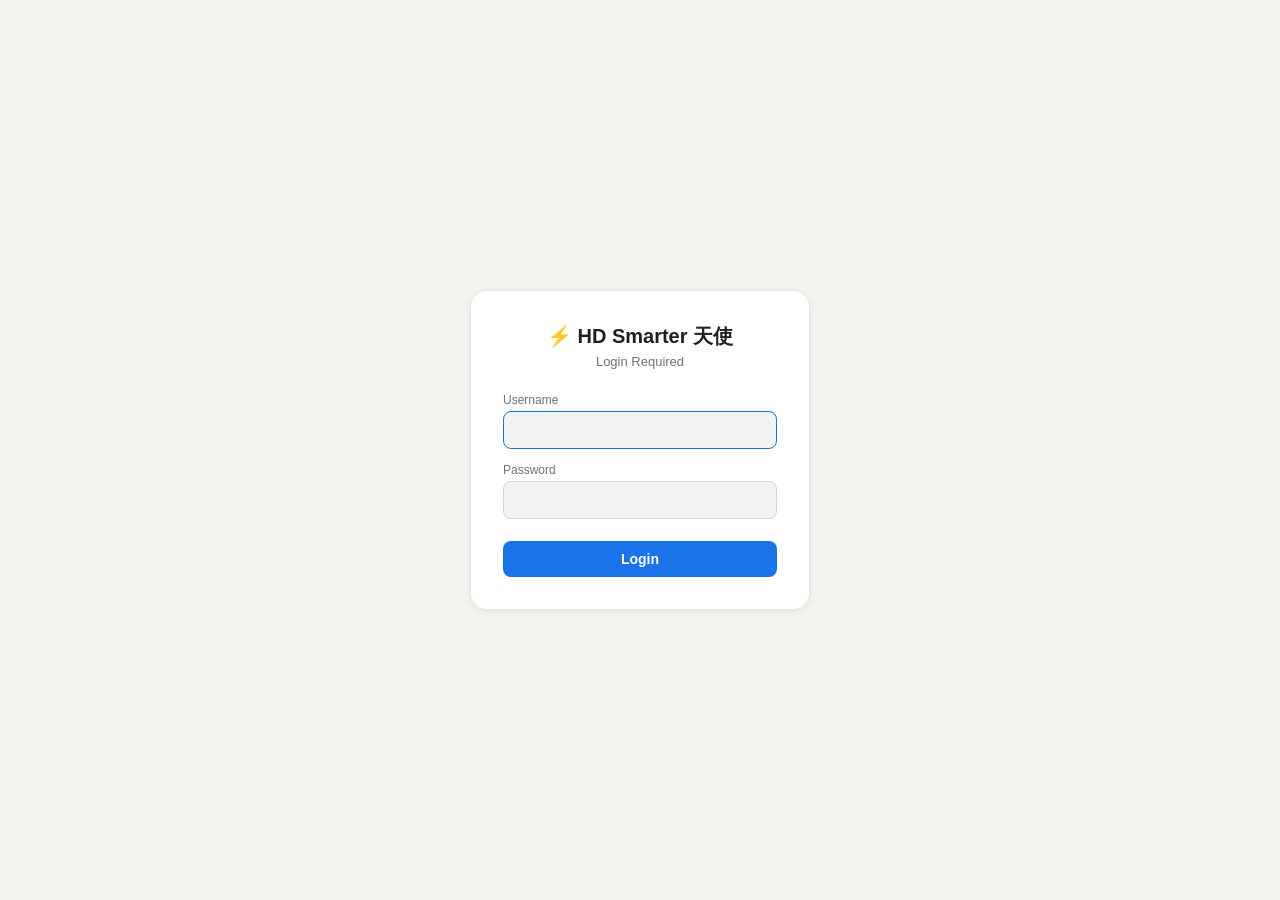
==== commit 2d8354d3: "deploy: d3da509384060276f9cbce18b867916abb67a14f" ====
--- a/index.html
+++ b/index.html
@@ -3,7 +3,7 @@
 <head>
   <meta charset="UTF-8">
   <meta name="viewport" content="width=device-width, initial-scale=1.0, user-scalable=no, viewport-fit=cover">
-  <title>⚡ Nexus Office — OpenClaw AI Agents</title>
+  <title>⚡ HD Smarter 天使 — OpenClaw AI Agents</title>
   <link rel="icon" href="data:image/svg+xml,<svg xmlns='http://www.w3.org/2000/svg' viewBox='0 0 100 100'><text y='.9em' font-size='90'>⚡</text></svg>">
   <link rel="stylesheet" href="css/styles.css">
 </head>
@@ -11,7 +11,8 @@
   <!-- Status Bar -->
   <div class="status-bar" role="banner">
     <div class="status-left">
-      <span class="logo">⚡ Nexus HQ</span>
+      <button class="hamburger-btn" id="hamburger-btn" aria-label="Toggle agent list">☰</button>
+      <span class="logo">⚡ HD Smarter 天使</span>
       <span class="status-pill" id="gw-pill">Gateway: --</span>
       <span class="status-pill" id="tg-pill">Telegram: --</span>
       <span class="status-pill" id="line-pill">LINE: --</span>
@@ -24,6 +25,14 @@
     </div>
   </div>
 
+  <!-- Left Agent Sidebar -->
+  <aside class="agent-sidebar" id="agent-sidebar" role="navigation" aria-label="Agent list">
+    <div class="sidebar-header">
+      <span class="sidebar-title" id="sidebar-title">Agents</span>
+    </div>
+    <ul class="sidebar-agent-list" id="sidebar-agent-list" role="list"></ul>
+  </aside>
+
   <!-- Main Canvas -->
   <canvas id="office" role="img" aria-label="Manufacturing HQ pixel art office scene"></canvas>
 
@@ -34,8 +43,9 @@
     <div class="agent-panel-status" id="panel-status"></div>
   </div>
 
-  <!-- i18n MUST load first -->
+  <!-- i18n + auth gate MUST load first -->
   <script src="js/i18n.js"></script>
+  <script src="js/auth-gate.js"></script>
   <script src="js/pixel-sprites.js"></script>
   <script src="js/office-scene.js"></script>
   <script src="js/status-fetcher.js"></script>
--- a/css/styles.css
+++ b/css/styles.css
@@ -1,4 +1,4 @@
-/* Nexus Office Dashboard — Enterprise Design System
+/* HD Smarter 天使 Dashboard — Enterprise Design System
    Dual theme (light default / dark toggle)
    Zero hardcoded colors — all via CSS custom properties */
 
@@ -214,6 +214,104 @@
 }
 
 /* ═══════════════════════════════════════════════
+   Hamburger Button
+   ═══════════════════════════════════════════════ */
+.hamburger-btn {
+  background: none;
+  border: 1px solid var(--input-border);
+  border-radius: 6px;
+  color: var(--text-dim);
+  cursor: pointer;
+  font-size: 16px;
+  padding: 2px 8px;
+  line-height: 1;
+  transition: color 0.2s, border-color 0.2s;
+}
+.hamburger-btn:hover {
+  color: var(--text);
+  border-color: var(--accent);
+}
+.hamburger-btn:focus-visible {
+  outline: 2px solid var(--accent);
+  outline-offset: 2px;
+}
+
+/* ═══════════════════════════════════════════════
+   Agent Sidebar
+   ═══════════════════════════════════════════════ */
+.agent-sidebar {
+  position: fixed;
+  top: 40px;
+  left: 0;
+  width: 220px;
+  height: calc(100% - 40px);
+  background: var(--surface);
+  border-right: 1px solid var(--bar-border);
+  z-index: 150;
+  transform: translateX(-100%);
+  transition: transform 0.25s ease;
+  overflow-y: auto;
+}
+.agent-sidebar.open {
+  transform: translateX(0);
+}
+
+.sidebar-header {
+  padding: 12px 16px;
+  border-bottom: 1px solid var(--bar-border);
+  font-weight: 700;
+  font-size: 14px;
+  color: var(--text);
+}
+
+.sidebar-agent-list {
+  list-style: none;
+  margin: 0;
+  padding: 0;
+}
+
+.sidebar-agent-item {
+  display: flex;
+  align-items: center;
+  gap: 8px;
+  padding: 10px 16px;
+  cursor: pointer;
+  border-bottom: 1px solid var(--bar-border);
+  transition: background 0.15s;
+}
+.sidebar-agent-item:hover {
+  background: var(--input-bg);
+}
+.sidebar-agent-item.active {
+  background: var(--accent);
+  color: #fff;
+}
+
+.agent-color-dot {
+  width: 10px;
+  height: 10px;
+  border-radius: 50%;
+  flex-shrink: 0;
+}
+
+.sidebar-agent-name {
+  font-size: 13px;
+  font-weight: 600;
+  color: var(--text);
+}
+.sidebar-agent-item.active .sidebar-agent-name {
+  color: #fff;
+}
+
+.sidebar-agent-role {
+  font-size: 11px;
+  color: var(--text-dim);
+}
+.sidebar-agent-item.active .sidebar-agent-role {
+  color: rgba(255, 255, 255, 0.8);
+}
+
+/* ═══════════════════════════════════════════════
    Canvas
    ═══════════════════════════════════════════════ */
 #office {
@@ -623,6 +721,125 @@
 }
 
 /* ═══════════════════════════════════════════════
+   Auth Gate
+   ═══════════════════════════════════════════════ */
+.auth-overlay {
+  position: fixed; inset: 0;
+  background: var(--bg);
+  z-index: 9999;
+  display: flex;
+  align-items: center;
+  justify-content: center;
+  transition: opacity 0.3s;
+}
+.auth-overlay.auth-fade-out {
+  opacity: 0;
+  pointer-events: none;
+}
+
+.auth-box {
+  background: var(--modal-bg);
+  border: 1px solid var(--modal-border);
+  border-radius: 16px;
+  padding: 32px;
+  width: 340px;
+  max-width: 90vw;
+  box-shadow: var(--shadow);
+  text-align: center;
+}
+
+.auth-logo {
+  font-size: 20px;
+  font-weight: 700;
+  margin-bottom: 4px;
+  color: var(--text);
+}
+
+.auth-title {
+  font-size: 13px;
+  color: var(--text-dim);
+  margin-bottom: 24px;
+}
+
+.auth-field {
+  margin-bottom: 14px;
+  text-align: left;
+}
+.auth-field label {
+  display: block;
+  font-size: 12px;
+  color: var(--text-dim);
+  margin-bottom: 4px;
+}
+.auth-input {
+  width: 100%;
+  background: var(--input-bg);
+  border: 1px solid var(--input-border);
+  border-radius: 8px;
+  padding: 10px 12px;
+  color: var(--text);
+  font-size: 14px;
+  font-family: inherit;
+  outline: none;
+}
+.auth-input:focus {
+  border-color: var(--input-focus);
+}
+
+.auth-error {
+  font-size: 12px;
+  color: var(--red);
+  margin-bottom: 8px;
+  opacity: 0;
+  height: 0;
+  overflow: hidden;
+  transition: opacity 0.2s, height 0.2s;
+}
+.auth-error.visible {
+  opacity: 1;
+  height: auto;
+  margin-bottom: 12px;
+}
+
+.auth-btn {
+  width: 100%;
+  background: var(--accent);
+  color: #fff;
+  border: none;
+  border-radius: 8px;
+  padding: 10px;
+  font-size: 14px;
+  font-weight: 600;
+  cursor: pointer;
+  font-family: inherit;
+  transition: opacity 0.2s;
+}
+.auth-btn:hover { opacity: 0.85; }
+.auth-btn:disabled { opacity: 0.5; cursor: default; }
+.auth-btn:focus-visible {
+  outline: 2px solid var(--accent);
+  outline-offset: 2px;
+}
+
+/* Logout button in settings */
+.settings-btn-logout {
+  background: none;
+  color: var(--red);
+  border: 1px solid var(--pill-err-border);
+  border-radius: 6px;
+  padding: 6px 14px;
+  font-size: 13px;
+  cursor: pointer;
+  font-family: inherit;
+  transition: background 0.2s;
+}
+.settings-btn-logout:hover { background: var(--pill-err-bg); }
+.settings-btn-logout:focus-visible {
+  outline: 2px solid var(--red);
+  outline-offset: 2px;
+}
+
+/* ═══════════════════════════════════════════════
    Mobile Responsive
    ═══════════════════════════════════════════════ */
 @media (max-width: 640px) {
@@ -640,6 +857,9 @@
   .status-pill { font-size: 10px; padding: 2px 6px; }
   .logo { font-size: 12px; }
   #clock { display: none; }
+
+  /* Sidebar full-width on mobile */
+  .agent-sidebar { width: 100%; }
 
   /* Chat panel -> bottom sheet */
   .chat-panel {
@@ -688,7 +908,8 @@
   .settings-modal,
   .toast,
   .theme-btn,
-  .settings-btn {
+  .settings-btn,
+  .agent-sidebar {
     transition: none;
   }
 }
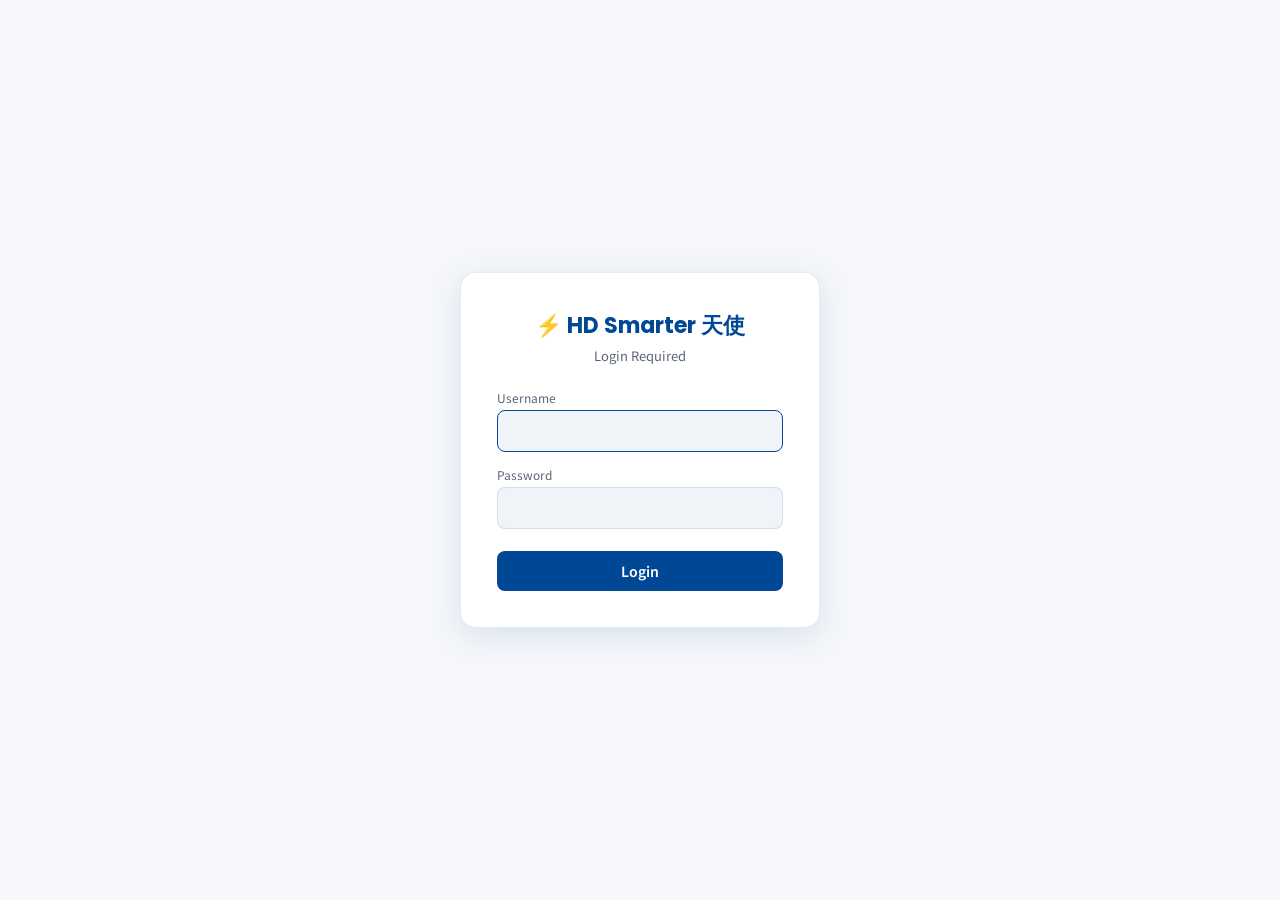
==== commit ac13ec65: "deploy: e78dbb4312a0ee770bfc7b399a24b0f7607e12f4" ====
--- a/index.html
+++ b/index.html
@@ -3,47 +3,106 @@
 <head>
   <meta charset="UTF-8">
   <meta name="viewport" content="width=device-width, initial-scale=1.0, user-scalable=no, viewport-fit=cover">
-  <title>⚡ HD Smarter 天使 — OpenClaw AI Agents</title>
-  <link rel="icon" href="data:image/svg+xml,<svg xmlns='http://www.w3.org/2000/svg' viewBox='0 0 100 100'><text y='.9em' font-size='90'>⚡</text></svg>">
+  <title>HD 智動化 — AI Agent SaaS</title>
+  <link rel="icon" href="data:image/svg+xml,<svg xmlns='http://www.w3.org/2000/svg' viewBox='0 0 32 32'><rect width='32' height='32' rx='6' fill='%23004896'/><path d='M18 4l-8 14h6l-2 10 8-14h-6z' fill='%23f4a026'/></svg>">
+  <link rel="preconnect" href="https://fonts.googleapis.com">
+  <link rel="preconnect" href="https://fonts.gstatic.com" crossorigin>
+  <link href="https://fonts.googleapis.com/css2?family=Noto+Sans+TC:wght@400;500;600;700&family=Poppins:wght@400;500;600;700&display=swap" rel="stylesheet">
   <link rel="stylesheet" href="css/styles.css">
 </head>
 <body>
-  <!-- Status Bar -->
-  <div class="status-bar" role="banner">
-    <div class="status-left">
-      <button class="hamburger-btn" id="hamburger-btn" aria-label="Toggle agent list">☰</button>
-      <span class="logo">⚡ HD Smarter 天使</span>
-      <span class="status-pill" id="gw-pill">Gateway: --</span>
-      <span class="status-pill" id="tg-pill">Telegram: --</span>
-      <span class="status-pill" id="line-pill">LINE: --</span>
+  <!-- Top Navbar (56px) -->
+  <header class="top-navbar" id="top-navbar" role="banner">
+    <div class="navbar-left">
+      <button class="navbar-hamburger" id="nav-hamburger" aria-label="Toggle navigation">
+        <svg width="20" height="20" viewBox="0 0 20 20" fill="currentColor"><rect x="2" y="4" width="16" height="2" rx="1"/><rect x="2" y="9" width="16" height="2" rx="1"/><rect x="2" y="14" width="16" height="2" rx="1"/></svg>
+      </button>
+      <a class="navbar-logo" href="#/dashboard">
+        <svg class="navbar-logo-icon" width="28" height="28" viewBox="0 0 32 32" fill="none">
+          <rect width="32" height="32" rx="6" fill="var(--brand-primary)"/>
+          <path d="M18 4l-8 14h6l-2 10 8-14h-6z" fill="var(--brand-secondary)"/>
+        </svg>
+        <span class="navbar-logo-text">HD 智動化</span>
+      </a>
     </div>
-    <div class="status-right">
-      <span id="agent-count" aria-live="polite">0 Agents</span>
-      <span id="clock" aria-label="Clock"></span>
-      <button class="theme-btn" id="theme-btn" title="Toggle theme" aria-label="Toggle theme">☀</button>
-      <button class="settings-btn" id="settings-btn" title="Settings" aria-label="Settings">⚙</button>
+    <div class="navbar-center">
+      <div class="navbar-search" id="navbar-search">
+        <svg class="navbar-search-icon" width="15" height="15" viewBox="0 0 20 20" fill="currentColor"><path d="M8.5 3a5.5 5.5 0 014.38 8.88l4.12 4.12a.75.75 0 01-1.06 1.06l-4.12-4.12A5.5 5.5 0 118.5 3zm0 1.5a4 4 0 100 8 4 4 0 000-8z"/></svg>
+        <input type="text" id="navbar-search-input" data-i18n-placeholder="nav.searchPlaceholder" placeholder="搜尋…" aria-label="Search">
+        <kbd class="navbar-search-kbd">⌘K</kbd>
+      </div>
+      <nav class="navbar-breadcrumb" id="navbar-breadcrumb" aria-label="Breadcrumb">
+        <span id="breadcrumb-text">控制台</span>
+      </nav>
     </div>
+    <div class="navbar-right">
+      <span class="navbar-clock" id="clock" aria-label="Clock"></span>
+      <button class="navbar-icon-btn" id="theme-btn" title="Toggle theme" aria-label="Toggle theme">
+        <svg class="icon-sun" width="18" height="18" viewBox="0 0 20 20" fill="currentColor"><path d="M10 3a1 1 0 011 1v1a1 1 0 01-2 0V4a1 1 0 011-1zm4.95 1.64a1 1 0 010 1.41l-.71.71a1 1 0 01-1.41-1.41l.7-.71a1 1 0 011.42 0zM17 10a1 1 0 01-1 1h-1a1 1 0 010-2h1a1 1 0 011 1zm-2.05 4.95a1 1 0 01-1.41 0l-.71-.7a1 1 0 011.41-1.42l.71.71a1 1 0 010 1.41zM10 15a1 1 0 011 1v1a1 1 0 01-2 0v-1a1 1 0 011-1zm-4.95-.64a1 1 0 010-1.41l.71-.71a1 1 0 011.41 1.41l-.7.71a1 1 0 01-1.42 0zM5 10a1 1 0 01-1 1H3a1 1 0 010-2h1a1 1 0 011 1zm.64-4.95a1 1 0 011.41 0l.71.7A1 1 0 016.35 7.2l-.71-.71a1 1 0 010-1.41zM10 7a3 3 0 100 6 3 3 0 000-6z"/></svg>
+        <svg class="icon-moon" width="18" height="18" viewBox="0 0 20 20" fill="currentColor" style="display:none"><path d="M17.29 13.35A8 8 0 116.65 2.71a1 1 0 011.22 1.22 6 6 0 008.21 8.21 1 1 0 011.22 1.22z"/></svg>
+      </button>
+      <button class="navbar-icon-btn navbar-notifications-btn" id="notifications-btn" title="Notifications" aria-label="Notifications">
+        <svg width="18" height="18" viewBox="0 0 20 20" fill="currentColor"><path d="M10 2a6 6 0 00-6 6v3.59l-1.3 2.6A1 1 0 003.6 15.5h12.8a1 1 0 00.9-1.31L16 11.59V8a6 6 0 00-6-6zm-2 14a2 2 0 104 0H8z"/></svg>
+      </button>
+      <div class="navbar-avatar" id="navbar-avatar" role="button" tabindex="0" title="Account" aria-label="Account">
+        <svg width="18" height="18" viewBox="0 0 20 20" fill="currentColor"><path d="M10 2a4 4 0 110 8 4 4 0 010-8zM4 16c0-3.31 2.69-6 6-6s6 2.69 6 6H4z"/></svg>
+      </div>
+    </div>
+  </header>
+
+  <!-- App Shell: nav-sidebar + main content -->
+  <div class="app-shell" id="app-shell">
+    <!-- Navigation Sidebar -->
+    <aside class="nav-sidebar" id="nav-sidebar" role="navigation" aria-label="Main navigation">
+      <nav class="nav-sidebar-menu" id="nav-sidebar-menu" role="menu">
+        <!-- Built by nav-sidebar.js -->
+      </nav>
+      <div class="nav-sidebar-footer" id="nav-sidebar-footer">
+        <!-- Stats footer built by nav-sidebar.js -->
+      </div>
+    </aside>
+
+    <!-- Main Content Area (route-switched views) -->
+    <main class="main-content" id="main-content" role="main">
+      <!-- Dashboard View -->
+      <div class="view-container" id="view-dashboard" style="display:none"></div>
+      <!-- Agents View -->
+      <div class="view-container" id="view-agents" style="display:none"></div>
+      <!-- Chat View -->
+      <div class="view-container view-chat-container" id="view-chat" style="display:none"></div>
+      <!-- Office View -->
+      <div class="view-container view-office-container" id="view-office" style="display:none">
+        <canvas id="office" role="img" aria-label="Manufacturing HQ pixel art office scene"></canvas>
+      </div>
+      <!-- Settings View -->
+      <div class="view-container" id="view-settings" style="display:none"></div>
+    </main>
   </div>
 
-  <!-- Left Agent Sidebar -->
-  <aside class="agent-sidebar" id="agent-sidebar" role="navigation" aria-label="Agent list">
-    <div class="sidebar-header">
-      <span class="sidebar-title" id="sidebar-title">Agents</span>
-    </div>
-    <ul class="sidebar-agent-list" id="sidebar-agent-list" role="list"></ul>
-  </aside>
-
-  <!-- Main Canvas -->
-  <canvas id="office" role="img" aria-label="Manufacturing HQ pixel art office scene"></canvas>
-
-  <!-- Agent Info Panel (shown on hover) -->
+  <!-- Agent Info Panel (office view hover tooltip) -->
   <div class="agent-panel" id="agent-panel" style="display:none" role="tooltip">
     <div class="agent-panel-name" id="panel-name"></div>
     <div class="agent-panel-role" id="panel-role"></div>
     <div class="agent-panel-status" id="panel-status"></div>
   </div>
 
-  <!-- i18n + auth gate MUST load first -->
+  <!-- Mobile bottom nav (≤768px) -->
+  <nav class="mobile-nav" id="mobile-nav" role="tablist" aria-label="Navigation">
+    <button class="mobile-nav-btn active" data-route="dashboard" role="tab" aria-selected="true" aria-label="Dashboard">
+      <svg width="22" height="22" viewBox="0 0 20 20" fill="currentColor"><path d="M10 2L2 9h3v8h4v-5h2v5h4V9h3L10 2z"/></svg>
+    </button>
+    <button class="mobile-nav-btn" data-route="agents" role="tab" aria-selected="false" aria-label="Agents">
+      <svg width="22" height="22" viewBox="0 0 20 20" fill="currentColor"><path d="M10 2a3 3 0 013 3v1h2a2 2 0 012 2v6a2 2 0 01-2 2H5a2 2 0 01-2-2V8a2 2 0 012-2h2V5a3 3 0 013-3zm-2 8a1.5 1.5 0 100 3 1.5 1.5 0 000-3zm4 0a1.5 1.5 0 100 3 1.5 1.5 0 000-3z"/></svg>
+    </button>
+    <button class="mobile-nav-btn" data-route="chat" role="tab" aria-selected="false" aria-label="Chat">
+      <svg width="22" height="22" viewBox="0 0 20 20" fill="currentColor"><path d="M3 4a2 2 0 012-2h10a2 2 0 012 2v8a2 2 0 01-2 2H7l-4 4V4z"/></svg>
+    </button>
+    <button class="mobile-nav-btn" data-route="office" role="tab" aria-selected="false" aria-label="Office">
+      <svg width="22" height="22" viewBox="0 0 20 20" fill="currentColor"><path d="M4 3a1 1 0 011-1h10a1 1 0 011 1v14a1 1 0 01-1 1H5a1 1 0 01-1-1V3zm2 1v2h3V4H6zm5 0v2h3V4h-3zM6 8v2h3V8H6zm5 0v2h3V8h-3zM6 12v2h3v-2H6zm5 0v2h3v-2h-3z"/></svg>
+    </button>
+  </nav>
+
+  <!-- Scripts: load order matters -->
   <script src="js/i18n.js"></script>
   <script src="js/auth-gate.js"></script>
   <script src="js/pixel-sprites.js"></script>
@@ -53,6 +112,9 @@
   <script src="js/notifications.js"></script>
   <script src="js/chat-panel.js"></script>
   <script src="js/settings-panel.js"></script>
+  <script src="js/view-manager.js"></script>
+  <script src="js/nav-sidebar.js"></script>
+  <script src="js/dashboard-view.js"></script>
   <script src="js/app.js"></script>
 </body>
 </html>
--- a/css/styles.css
+++ b/css/styles.css
@@ -1,4 +1,6 @@
-/* HD Smarter 天使 Dashboard — Enterprise Design System
+/* HD 智動化 AI Agent SaaS — Enterprise Design System
+   Brand: HD Smarter (smarter.tw)
+   Layout: 2-column SaaS (collapsible nav-sidebar + main content with routing)
    Dual theme (light default / dark toggle)
    Zero hardcoded colors — all via CSS custom properties */
 
@@ -6,72 +8,106 @@
    Design Tokens (Light Theme — Default)
    ═══════════════════════════════════════════════ */
 :root {
-  --bg: #f5f5f0;
-  --bar-bg: rgba(255, 255, 255, 0.95);
-  --bar-border: rgba(0, 0, 0, 0.08);
-  --text: #1f1f1f;
-  --text-dim: #6b7280;
+  /* Brand */
+  --brand-primary: #004896;
+  --brand-secondary: #f4a026;
+  --brand-accent: #009fde;
+  --brand-text: #1a1a2e;
+  --brand-bg: #f5f7fa;
+
+  /* Surfaces */
+  --bg: #f5f7fa;
+  --bar-bg: rgba(255, 255, 255, 0.97);
+  --bar-border: rgba(0, 72, 150, 0.08);
+  --text: #1a1a2e;
+  --text-dim: #5a6577;
   --green: #16a34a;
   --yellow: #ca8a04;
   --red: #dc2626;
-  --accent: #1a73e8;
+  --accent: #004896;
+  --accent-light: #009fde;
   --surface: #ffffff;
-  --surface-hover: rgba(0, 0, 0, 0.04);
-  --input-bg: #f1f3f4;
-  --input-border: rgba(0, 0, 0, 0.12);
-  --input-focus: #1a73e8;
+  --surface-hover: rgba(0, 72, 150, 0.04);
+  --input-bg: #f0f4f8;
+  --input-border: rgba(0, 72, 150, 0.12);
+  --input-focus: #004896;
   --overlay: rgba(0, 0, 0, 0.3);
+
+  /* Chat */
   --chat-bg: #ffffff;
-  --chat-border: rgba(0, 0, 0, 0.06);
-  --chat-agent-bg: rgba(0, 0, 0, 0.05);
-  --chat-agent-text: #1f1f1f;
+  --chat-border: rgba(0, 72, 150, 0.06);
+  --chat-user-bg: #004896;
+  --chat-user-text: #ffffff;
+  --chat-agent-bg: #f0f4f8;
+  --chat-agent-text: #1a1a2e;
+
+  /* Modal */
   --modal-bg: #ffffff;
-  --modal-border: rgba(0, 0, 0, 0.1);
-  --pill-bg: rgba(0, 0, 0, 0.05);
-  --pill-border: rgba(0, 0, 0, 0.08);
+  --modal-border: rgba(0, 72, 150, 0.1);
+
+  /* Pills */
+  --pill-bg: rgba(0, 72, 150, 0.05);
+  --pill-border: rgba(0, 72, 150, 0.08);
   --pill-ok-bg: rgba(22, 163, 74, 0.08);
   --pill-ok-border: rgba(22, 163, 74, 0.3);
   --pill-warn-bg: rgba(202, 138, 4, 0.08);
   --pill-warn-border: rgba(202, 138, 4, 0.3);
   --pill-err-bg: rgba(220, 38, 38, 0.08);
   --pill-err-border: rgba(220, 38, 38, 0.3);
-  --toast-info-bg: rgba(26, 115, 232, 0.12);
-  --toast-info-border: rgba(26, 115, 232, 0.3);
+
+  /* Toasts */
+  --toast-info-bg: rgba(0, 72, 150, 0.12);
+  --toast-info-border: rgba(0, 72, 150, 0.3);
   --toast-ok-bg: rgba(22, 163, 74, 0.12);
   --toast-ok-border: rgba(22, 163, 74, 0.3);
   --toast-warn-bg: rgba(202, 138, 4, 0.12);
   --toast-warn-border: rgba(202, 138, 4, 0.3);
   --toast-err-bg: rgba(220, 38, 38, 0.12);
   --toast-err-border: rgba(220, 38, 38, 0.3);
+
+  /* Fonts */
+  --font-zh: 'Noto Sans TC', 'PingFang TC', sans-serif;
+  --font-en: 'Poppins', -apple-system, BlinkMacSystemFont, 'Segoe UI', sans-serif;
+  --font-sans: 'Noto Sans TC', 'Poppins', -apple-system, BlinkMacSystemFont, 'Segoe UI', sans-serif;
   --font-mono: 'SF Mono', 'Fira Code', 'Cascadia Code', monospace;
-  --font-sans: 'PingFang TC', 'Noto Sans TC', -apple-system, BlinkMacSystemFont, 'Segoe UI', sans-serif;
-  --shadow: 0 2px 8px rgba(0, 0, 0, 0.08);
+  --shadow: 0 2px 12px rgba(0, 72, 150, 0.08);
+  --shadow-lg: 0 8px 32px rgba(0, 72, 150, 0.12);
+
+  /* Layout */
+  --navbar-h: 56px;
+  --nav-sidebar-w: 260px;
+  --nav-sidebar-collapsed-w: 64px;
 }
 
 /* ═══════════════════════════════════════════════
    Dark Theme Override
    ═══════════════════════════════════════════════ */
 :root[data-theme="dark"] {
-  --bg: #1a1a2e;
-  --bar-bg: rgba(13, 17, 23, 0.92);
+  --brand-bg: #0f1923;
+  --brand-text: #e0e6ed;
+  --bg: #0f1923;
+  --bar-bg: rgba(13, 17, 23, 0.95);
   --bar-border: rgba(255, 255, 255, 0.06);
-  --text: #e6edf3;
+  --text: #e0e6ed;
   --text-dim: #8b949e;
   --green: #3fb950;
   --yellow: #d29922;
   --red: #f85149;
   --accent: #58a6ff;
-  --surface: #0d1117;
+  --accent-light: #79c0ff;
+  --surface: #161b22;
   --surface-hover: rgba(255, 255, 255, 0.06);
   --input-bg: rgba(255, 255, 255, 0.06);
   --input-border: rgba(255, 255, 255, 0.1);
   --input-focus: #58a6ff;
-  --overlay: rgba(0, 0, 0, 0.4);
-  --chat-bg: #0d1117;
-  --chat-border: rgba(255, 255, 255, 0.08);
-  --chat-agent-bg: rgba(255, 255, 255, 0.08);
-  --chat-agent-text: #e6edf3;
-  --modal-bg: #161b22;
+  --overlay: rgba(0, 0, 0, 0.5);
+  --chat-bg: #161b22;
+  --chat-border: rgba(255, 255, 255, 0.06);
+  --chat-user-bg: #1f6feb;
+  --chat-user-text: #ffffff;
+  --chat-agent-bg: rgba(255, 255, 255, 0.06);
+  --chat-agent-text: #e0e6ed;
+  --modal-bg: #1c2128;
   --modal-border: rgba(255, 255, 255, 0.1);
   --pill-bg: rgba(255, 255, 255, 0.06);
   --pill-border: rgba(255, 255, 255, 0.08);
@@ -89,9 +125,13 @@
   --toast-warn-border: rgba(210, 153, 34, 0.3);
   --toast-err-bg: rgba(248, 81, 73, 0.15);
   --toast-err-border: rgba(248, 81, 73, 0.3);
-  --shadow: 0 2px 8px rgba(0, 0, 0, 0.3);
-}
-
+  --shadow: 0 2px 12px rgba(0, 0, 0, 0.3);
+  --shadow-lg: 0 8px 32px rgba(0, 0, 0, 0.4);
+}
+
+/* ═══════════════════════════════════════════════
+   Reset
+   ═══════════════════════════════════════════════ */
 * { margin: 0; padding: 0; box-sizing: border-box; }
 
 body {
@@ -103,329 +143,1078 @@
 }
 
 /* ═══════════════════════════════════════════════
-   Status Bar
+   Top Navbar (56px)
    ═══════════════════════════════════════════════ */
-.status-bar {
+.top-navbar {
   position: fixed;
   top: 0; left: 0; right: 0;
-  height: 40px;
+  height: var(--navbar-h);
   background: var(--bar-bg);
-  backdrop-filter: blur(8px);
-  display: flex;
+  backdrop-filter: blur(12px);
+  display: flex;
+  align-items: center;
   justify-content: space-between;
-  align-items: center;
   padding: 0 16px;
   z-index: 100;
   border-bottom: 1px solid var(--bar-border);
+  gap: 12px;
+}
+
+.navbar-left,
+.navbar-right {
+  display: flex;
+  align-items: center;
+  gap: 8px;
+  flex-shrink: 0;
+}
+
+.navbar-center {
+  flex: 1;
+  display: flex;
+  align-items: center;
+  gap: 16px;
+  min-width: 0;
+}
+
+/* Hamburger */
+.navbar-hamburger {
+  display: none;
+  background: none;
+  border: none;
+  color: var(--text-dim);
+  cursor: pointer;
+  padding: 6px;
+  border-radius: 6px;
+  line-height: 0;
+  transition: color 0.2s, background 0.2s;
+}
+.navbar-hamburger:hover {
+  color: var(--text);
+  background: var(--surface-hover);
+}
+
+/* Logo */
+.navbar-logo {
+  display: flex;
+  align-items: center;
+  gap: 8px;
+  text-decoration: none;
+  flex-shrink: 0;
+}
+.navbar-logo-icon {
+  flex-shrink: 0;
+  line-height: 0;
+}
+.navbar-logo-text {
+  font-family: var(--font-en);
+  font-weight: 700;
+  font-size: 16px;
+  letter-spacing: -0.3px;
+  color: var(--accent);
+}
+
+/* Search */
+.navbar-search {
+  display: flex;
+  align-items: center;
+  gap: 8px;
+  background: var(--input-bg);
+  border: 1px solid var(--input-border);
+  border-radius: 8px;
+  padding: 6px 12px;
+  max-width: 280px;
+  width: 100%;
+  transition: border-color 0.2s;
+}
+.navbar-search:focus-within {
+  border-color: var(--input-focus);
+}
+.navbar-search-icon {
+  color: var(--text-dim);
+  flex-shrink: 0;
+  line-height: 0;
+}
+.navbar-search input {
+  background: none;
+  border: none;
+  outline: none;
+  color: var(--text);
   font-size: 13px;
-  color: var(--text);
-}
-
-.status-left, .status-right {
+  font-family: inherit;
+  flex: 1;
+  min-width: 0;
+}
+.navbar-search input::placeholder {
+  color: var(--text-dim);
+}
+.navbar-search-kbd {
+  font-family: var(--font-mono);
+  font-size: 11px;
+  color: var(--text-dim);
+  background: var(--surface);
+  border: 1px solid var(--bar-border);
+  border-radius: 4px;
+  padding: 1px 6px;
+  flex-shrink: 0;
+}
+
+/* Breadcrumb */
+.navbar-breadcrumb {
+  font-size: 13px;
+  color: var(--text-dim);
+  white-space: nowrap;
+  overflow: hidden;
+  text-overflow: ellipsis;
+}
+
+/* Clock */
+.navbar-clock {
+  font-family: var(--font-mono);
+  font-size: 12px;
+  color: var(--text-dim);
+  white-space: nowrap;
+}
+
+/* Icon buttons */
+.navbar-icon-btn {
+  background: none;
+  border: 1px solid transparent;
+  border-radius: 8px;
+  color: var(--text-dim);
+  cursor: pointer;
+  padding: 6px;
+  line-height: 0;
+  transition: color 0.2s, background 0.2s, border-color 0.2s;
+}
+.navbar-icon-btn:hover {
+  color: var(--text);
+  background: var(--surface-hover);
+  border-color: var(--input-border);
+}
+.navbar-icon-btn:focus-visible {
+  outline: 2px solid var(--accent);
+  outline-offset: 2px;
+}
+
+/* Avatar */
+.navbar-avatar {
+  width: 32px;
+  height: 32px;
+  border-radius: 50%;
+  background: var(--accent);
+  color: #fff;
+  display: flex;
+  align-items: center;
+  justify-content: center;
+  cursor: pointer;
+  transition: opacity 0.2s;
+  flex-shrink: 0;
+}
+.navbar-avatar:hover { opacity: 0.85; }
+.navbar-avatar:focus-visible {
+  outline: 2px solid var(--accent);
+  outline-offset: 2px;
+}
+
+/* ═══════════════════════════════════════════════
+   App Shell — 2 Column (nav-sidebar + main)
+   ═══════════════════════════════════════════════ */
+.app-shell {
+  position: fixed;
+  top: var(--navbar-h);
+  left: 0; right: 0; bottom: 0;
+  display: grid;
+  grid-template-columns: var(--nav-sidebar-w) 1fr;
+  overflow: hidden;
+  transition: grid-template-columns 0.25s ease;
+}
+.app-shell.sidebar-collapsed {
+  grid-template-columns: var(--nav-sidebar-collapsed-w) 1fr;
+}
+
+/* ═══════════════════════════════════════════════
+   Navigation Sidebar
+   ═══════════════════════════════════════════════ */
+.nav-sidebar {
+  background: var(--surface);
+  border-right: 1px solid var(--bar-border);
+  display: flex;
+  flex-direction: column;
+  overflow: hidden;
+  transition: width 0.25s ease;
+}
+
+.nav-sidebar-menu {
+  flex: 1;
+  overflow-y: auto;
+  padding: 8px 0;
+}
+
+/* Menu items */
+.nav-menu-item {
   display: flex;
   align-items: center;
   gap: 12px;
-}
-
-.logo {
+  padding: 10px 20px;
+  color: var(--text-dim);
+  cursor: pointer;
+  border: none;
+  background: none;
+  width: 100%;
+  font-size: 13px;
+  font-family: inherit;
+  text-align: left;
+  transition: background 0.15s, color 0.15s;
+  position: relative;
+  white-space: nowrap;
+}
+.nav-menu-item:hover {
+  background: var(--surface-hover);
+  color: var(--text);
+}
+.nav-menu-item.active {
+  color: var(--accent);
+  background: rgba(0, 72, 150, 0.06);
+}
+:root[data-theme="dark"] .nav-menu-item.active {
+  background: rgba(88, 166, 255, 0.08);
+}
+.nav-menu-item.active::before {
+  content: '';
+  position: absolute;
+  left: 0;
+  top: 4px;
+  bottom: 4px;
+  width: 3px;
+  background: var(--accent);
+  border-radius: 0 2px 2px 0;
+}
+.nav-menu-item:focus-visible {
+  outline: 2px solid var(--accent);
+  outline-offset: -2px;
+}
+
+.nav-menu-icon {
+  width: 20px;
+  height: 20px;
+  flex-shrink: 0;
+  display: flex;
+  align-items: center;
+  justify-content: center;
+  line-height: 0;
+}
+.nav-menu-icon svg {
+  width: 18px;
+  height: 18px;
+}
+
+.nav-menu-label {
+  flex: 1;
+  overflow: hidden;
+  text-overflow: ellipsis;
+}
+
+.nav-menu-chevron {
+  width: 16px;
+  height: 16px;
+  flex-shrink: 0;
+  transition: transform 0.2s;
+  line-height: 0;
+  opacity: 0.5;
+}
+.nav-menu-chevron svg {
+  width: 14px;
+  height: 14px;
+}
+.nav-menu-item.expanded .nav-menu-chevron {
+  transform: rotate(90deg);
+}
+
+/* Divider */
+.nav-menu-divider {
+  height: 1px;
+  background: var(--bar-border);
+  margin: 8px 16px;
+}
+
+/* Section label */
+.nav-menu-section {
+  font-size: 10px;
+  font-weight: 600;
+  text-transform: uppercase;
+  letter-spacing: 0.5px;
+  color: var(--text-dim);
+  padding: 12px 20px 4px;
+  opacity: 0.7;
+}
+
+/* Submenu */
+.nav-submenu {
+  overflow: hidden;
+  max-height: 0;
+  transition: max-height 0.25s ease;
+}
+.nav-submenu.open {
+  max-height: 200px;
+}
+
+.nav-submenu-item {
+  display: flex;
+  align-items: center;
+  gap: 12px;
+  padding: 8px 20px 8px 52px;
+  color: var(--text-dim);
+  cursor: pointer;
+  border: none;
+  background: none;
+  width: 100%;
+  font-size: 12px;
+  font-family: inherit;
+  text-align: left;
+  transition: background 0.15s, color 0.15s;
+  white-space: nowrap;
+}
+.nav-submenu-item:hover {
+  background: var(--surface-hover);
+  color: var(--text);
+}
+.nav-submenu-item.active {
+  color: var(--accent);
+}
+
+.nav-submenu-icon {
+  width: 16px;
+  height: 16px;
+  flex-shrink: 0;
+  display: flex;
+  align-items: center;
+  justify-content: center;
+  line-height: 0;
+}
+.nav-submenu-icon svg {
+  width: 14px;
+  height: 14px;
+}
+
+/* Sidebar footer */
+.nav-sidebar-footer {
+  padding: 12px 16px;
+  border-top: 1px solid var(--bar-border);
+  flex-shrink: 0;
+}
+
+.nav-footer-stats {
+  display: flex;
+  flex-direction: column;
+  gap: 4px;
+}
+.nav-footer-stat {
+  display: flex;
+  align-items: center;
+  gap: 6px;
+  font-size: 11px;
+  color: var(--text-dim);
+}
+.nav-footer-stat-dot {
+  width: 6px;
+  height: 6px;
+  border-radius: 50%;
+  flex-shrink: 0;
+}
+.nav-footer-brand {
+  font-size: 10px;
+  color: var(--text-dim);
+  opacity: 0.6;
+  margin-top: 6px;
+  text-align: center;
+}
+
+/* Collapsed sidebar */
+.sidebar-collapsed .nav-sidebar {
+  width: var(--nav-sidebar-collapsed-w);
+}
+.sidebar-collapsed .nav-menu-label,
+.sidebar-collapsed .nav-menu-chevron,
+.sidebar-collapsed .nav-menu-section,
+.sidebar-collapsed .nav-submenu,
+.sidebar-collapsed .nav-sidebar-footer {
+  display: none;
+}
+.sidebar-collapsed .nav-menu-item {
+  justify-content: center;
+  padding: 12px;
+}
+.sidebar-collapsed .nav-menu-item.active::before {
+  display: none;
+}
+.sidebar-collapsed .nav-menu-divider {
+  margin: 8px 12px;
+}
+
+/* ═══════════════════════════════════════════════
+   Main Content
+   ═══════════════════════════════════════════════ */
+.main-content {
+  overflow: hidden;
+  position: relative;
+  background: var(--bg);
+}
+
+.view-container {
+  height: 100%;
+  overflow-y: auto;
+  padding: 24px;
+}
+
+.view-chat-container {
+  padding: 0;
+  overflow: hidden;
+}
+
+.view-office-container {
+  padding: 0;
+  overflow: hidden;
+}
+.view-office-container canvas {
+  display: block;
+  width: 100%;
+  height: 100%;
+  image-rendering: pixelated;
+  image-rendering: crisp-edges;
+}
+
+/* ═══════════════════════════════════════════════
+   Dashboard View (GWS style)
+   ═══════════════════════════════════════════════ */
+
+/* Welcome banner */
+.dash-welcome {
+  background: linear-gradient(135deg, var(--brand-primary) 0%, var(--brand-accent) 100%);
+  border-radius: 16px;
+  padding: 28px 32px;
+  margin-bottom: 24px;
+  color: #fff;
+  position: relative;
+  overflow: hidden;
+}
+.dash-welcome-greeting {
+  font-size: 22px;
+  font-weight: 700;
+  margin-bottom: 4px;
+}
+.dash-welcome-sub {
+  font-size: 13px;
+  opacity: 0.85;
+}
+.dash-welcome-time {
+  position: absolute;
+  top: 20px;
+  right: 28px;
+  text-align: right;
+}
+.dash-welcome-clock {
+  font-family: var(--font-mono);
+  font-size: 28px;
+  font-weight: 600;
+}
+.dash-welcome-date {
+  font-size: 12px;
+  opacity: 0.8;
+}
+
+/* Quick actions */
+.dash-quick-actions {
+  display: flex;
+  gap: 10px;
+  margin-bottom: 24px;
+  flex-wrap: wrap;
+}
+.dash-quick-btn {
+  display: flex;
+  align-items: center;
+  gap: 6px;
+  padding: 8px 16px;
+  border-radius: 20px;
+  border: 1px solid var(--bar-border);
+  background: var(--surface);
+  color: var(--text);
+  font-size: 13px;
+  font-family: inherit;
+  cursor: pointer;
+  transition: background 0.2s, border-color 0.2s, box-shadow 0.2s;
+  white-space: nowrap;
+}
+.dash-quick-btn:hover {
+  border-color: var(--accent);
+  box-shadow: var(--shadow);
+}
+.dash-quick-btn:focus-visible {
+  outline: 2px solid var(--accent);
+  outline-offset: 2px;
+}
+.dash-quick-btn svg {
+  width: 16px;
+  height: 16px;
+  flex-shrink: 0;
+}
+
+/* Stat cards */
+.dash-stats {
+  display: grid;
+  grid-template-columns: repeat(auto-fill, minmax(200px, 1fr));
+  gap: 16px;
+  margin-bottom: 24px;
+}
+.dash-stat-card {
+  background: var(--surface);
+  border: 1px solid var(--bar-border);
+  border-radius: 12px;
+  padding: 18px 20px;
+  display: flex;
+  align-items: flex-start;
+  gap: 14px;
+  transition: box-shadow 0.2s;
+}
+.dash-stat-card:hover {
+  box-shadow: var(--shadow);
+}
+.dash-stat-icon {
+  width: 40px;
+  height: 40px;
+  border-radius: 10px;
+  display: flex;
+  align-items: center;
+  justify-content: center;
+  flex-shrink: 0;
+  color: #fff;
+}
+.dash-stat-icon svg {
+  width: 20px;
+  height: 20px;
+}
+.dash-stat-info {
+  flex: 1;
+  min-width: 0;
+}
+.dash-stat-value {
+  font-size: 22px;
+  font-weight: 700;
+  color: var(--text);
+  line-height: 1.2;
+}
+.dash-stat-label {
+  font-size: 12px;
+  color: var(--text-dim);
+  margin-top: 2px;
+}
+
+/* Panels (recent chats + activity) */
+.dash-panels {
+  display: grid;
+  grid-template-columns: repeat(auto-fit, minmax(320px, 1fr));
+  gap: 16px;
+}
+.dash-panel {
+  background: var(--surface);
+  border: 1px solid var(--bar-border);
+  border-radius: 12px;
+  overflow: hidden;
+}
+.dash-panel-header {
+  display: flex;
+  align-items: center;
+  justify-content: space-between;
+  padding: 14px 18px;
+  border-bottom: 1px solid var(--bar-border);
+  font-size: 14px;
+  font-weight: 600;
+  color: var(--text);
+}
+.dash-panel-body {
+  padding: 0;
+  max-height: 260px;
+  overflow-y: auto;
+}
+.dash-panel-item {
+  display: flex;
+  align-items: center;
+  gap: 10px;
+  padding: 10px 18px;
+  border-bottom: 1px solid var(--bar-border);
+  font-size: 13px;
+  cursor: pointer;
+  transition: background 0.15s;
+}
+.dash-panel-item:last-child {
+  border-bottom: none;
+}
+.dash-panel-item:hover {
+  background: var(--surface-hover);
+}
+.dash-panel-item-dot {
+  width: 8px;
+  height: 8px;
+  border-radius: 50%;
+  flex-shrink: 0;
+}
+.dash-panel-item-text {
+  flex: 1;
+  min-width: 0;
+  overflow: hidden;
+  text-overflow: ellipsis;
+  white-space: nowrap;
+  color: var(--text);
+}
+.dash-panel-item-time {
+  font-size: 11px;
+  color: var(--text-dim);
+  flex-shrink: 0;
+}
+.dash-panel-empty {
+  padding: 24px 18px;
+  text-align: center;
+  color: var(--text-dim);
+  font-size: 13px;
+}
+
+/* ═══════════════════════════════════════════════
+   Agent Cards View (GWS style)
+   ═══════════════════════════════════════════════ */
+
+/* Toolbar */
+.agents-toolbar {
+  display: flex;
+  align-items: center;
+  gap: 12px;
+  margin-bottom: 20px;
+  flex-wrap: wrap;
+}
+.agents-search {
+  display: flex;
+  align-items: center;
+  gap: 8px;
+  background: var(--input-bg);
+  border: 1px solid var(--input-border);
+  border-radius: 8px;
+  padding: 7px 12px;
+  flex: 1;
+  max-width: 320px;
+  min-width: 160px;
+  transition: border-color 0.2s;
+}
+.agents-search:focus-within {
+  border-color: var(--input-focus);
+}
+.agents-search svg {
+  width: 15px;
+  height: 15px;
+  color: var(--text-dim);
+  flex-shrink: 0;
+}
+.agents-search input {
+  background: none;
+  border: none;
+  outline: none;
+  color: var(--text);
+  font-size: 13px;
+  font-family: inherit;
+  flex: 1;
+  min-width: 0;
+}
+.agents-search input::placeholder {
+  color: var(--text-dim);
+}
+
+.agents-filter {
+  display: flex;
+  gap: 4px;
+}
+.agents-filter-btn {
+  padding: 6px 14px;
+  border-radius: 16px;
+  border: 1px solid var(--input-border);
+  background: none;
+  color: var(--text-dim);
+  font-size: 12px;
+  font-family: inherit;
+  cursor: pointer;
+  transition: all 0.15s;
+}
+.agents-filter-btn:hover {
+  border-color: var(--accent);
+  color: var(--text);
+}
+.agents-filter-btn.active {
+  background: var(--accent);
+  color: #fff;
+  border-color: var(--accent);
+}
+
+/* Agent cards grid */
+.agents-grid {
+  display: grid;
+  grid-template-columns: repeat(auto-fill, minmax(260px, 1fr));
+  gap: 16px;
+}
+
+.agent-card-gws {
+  background: var(--surface);
+  border: 1px solid var(--bar-border);
+  border-radius: 12px;
+  overflow: hidden;
+  cursor: pointer;
+  transition: box-shadow 0.2s, border-color 0.2s, transform 0.15s;
+}
+.agent-card-gws:hover {
+  box-shadow: var(--shadow);
+  border-color: var(--accent);
+  transform: translateY(-2px);
+}
+.agent-card-gws.active {
+  border-color: var(--accent);
+  box-shadow: 0 0 0 2px rgba(0, 72, 150, 0.15);
+}
+
+/* Card gradient header */
+.agent-card-header {
+  height: 56px;
+  display: flex;
+  align-items: center;
+  gap: 12px;
+  padding: 0 16px;
+  position: relative;
+}
+.agent-card-icon {
+  width: 36px;
+  height: 36px;
+  border-radius: 10px;
+  display: flex;
+  align-items: center;
+  justify-content: center;
+  color: #fff;
+  flex-shrink: 0;
+  position: relative;
+  z-index: 1;
+}
+.agent-card-icon svg {
+  width: 18px;
+  height: 18px;
+}
+
+.agent-card-badge {
+  position: absolute;
+  top: 10px;
+  right: 12px;
+  font-size: 10px;
+  padding: 2px 8px;
+  border-radius: 10px;
+  background: rgba(255, 255, 255, 0.2);
+  color: #fff;
+  font-weight: 500;
+  z-index: 1;
+}
+
+.agent-card-header-name {
+  font-size: 14px;
+  font-weight: 600;
+  color: #fff;
+  position: relative;
+  z-index: 1;
+  white-space: nowrap;
+  overflow: hidden;
+  text-overflow: ellipsis;
+}
+
+/* Card body */
+.agent-card-body {
+  padding: 14px 16px;
+}
+.agent-card-org {
+  font-size: 11px;
+  color: var(--text-dim);
+  margin-bottom: 6px;
+}
+.agent-card-desc {
+  font-size: 12px;
+  color: var(--text);
+  line-height: 1.5;
+  margin-bottom: 10px;
+  display: -webkit-box;
+  -webkit-line-clamp: 2;
+  -webkit-box-orient: vertical;
+  overflow: hidden;
+}
+.agent-card-tags {
+  display: flex;
+  gap: 4px;
+  flex-wrap: wrap;
+  margin-bottom: 12px;
+}
+.agent-card-tag {
+  font-size: 10px;
+  padding: 2px 8px;
+  border-radius: 10px;
+  background: var(--pill-bg);
+  color: var(--text-dim);
+  border: 1px solid var(--pill-border);
+}
+
+/* Card footer */
+.agent-card-footer {
+  padding: 0 16px 14px;
+  display: flex;
+  justify-content: flex-end;
+}
+.agent-card-chat-btn {
+  display: flex;
+  align-items: center;
+  gap: 5px;
+  padding: 6px 14px;
+  border-radius: 6px;
+  border: 1px solid var(--accent);
+  background: none;
+  color: var(--accent);
+  font-size: 12px;
+  font-family: inherit;
+  cursor: pointer;
+  transition: background 0.2s, color 0.2s;
+}
+.agent-card-chat-btn:hover {
+  background: var(--accent);
+  color: #fff;
+}
+.agent-card-chat-btn:focus-visible {
+  outline: 2px solid var(--accent);
+  outline-offset: 2px;
+}
+.agent-card-chat-btn svg {
+  width: 14px;
+  height: 14px;
+}
+
+/* ═══════════════════════════════════════════════
+   Chat View (botrun.ai split layout)
+   ═══════════════════════════════════════════════ */
+.chat-split {
+  display: flex;
+  height: 100%;
+  overflow: hidden;
+}
+
+/* Left panel — agent list */
+.chat-agent-list-panel {
+  width: 260px;
+  background: var(--surface);
+  border-right: 1px solid var(--chat-border);
+  display: flex;
+  flex-direction: column;
+  flex-shrink: 0;
+  overflow: hidden;
+}
+.chat-agent-list-header {
+  padding: 14px 16px;
+  border-bottom: 1px solid var(--chat-border);
+  display: flex;
+  align-items: center;
+  gap: 8px;
+  font-size: 14px;
+  font-weight: 600;
+  color: var(--text);
+  flex-shrink: 0;
+}
+.chat-agent-list-header svg {
+  width: 18px;
+  height: 18px;
+  color: var(--accent);
+}
+
+.chat-agent-search {
+  padding: 8px 12px;
+  border-bottom: 1px solid var(--chat-border);
+  flex-shrink: 0;
+}
+.chat-agent-search input {
+  width: 100%;
+  background: var(--input-bg);
+  border: 1px solid var(--input-border);
+  border-radius: 8px;
+  padding: 7px 10px;
+  color: var(--text);
+  font-size: 12px;
+  font-family: inherit;
+  outline: none;
+}
+.chat-agent-search input:focus {
+  border-color: var(--input-focus);
+}
+
+.chat-agent-list {
+  flex: 1;
+  overflow-y: auto;
+  list-style: none;
+}
+.chat-agent-list-item {
+  display: flex;
+  align-items: center;
+  gap: 10px;
+  padding: 10px 16px;
+  cursor: pointer;
+  border-bottom: 1px solid var(--bar-border);
+  transition: background 0.15s;
+}
+.chat-agent-list-item:hover {
+  background: var(--surface-hover);
+}
+.chat-agent-list-item.active {
+  background: rgba(0, 72, 150, 0.06);
+  border-left: 3px solid var(--accent);
+  padding-left: 13px;
+}
+:root[data-theme="dark"] .chat-agent-list-item.active {
+  background: rgba(88, 166, 255, 0.08);
+}
+
+.chat-agent-avatar {
+  width: 36px;
+  height: 36px;
+  border-radius: 50%;
+  display: flex;
+  align-items: center;
+  justify-content: center;
+  color: #fff;
+  font-size: 14px;
+  font-weight: 600;
+  flex-shrink: 0;
+}
+.chat-agent-avatar svg {
+  width: 18px;
+  height: 18px;
+}
+
+.chat-agent-info {
+  flex: 1;
+  min-width: 0;
+}
+.chat-agent-name {
+  font-size: 13px;
+  font-weight: 600;
+  color: var(--text);
+  white-space: nowrap;
+  overflow: hidden;
+  text-overflow: ellipsis;
+}
+.chat-agent-last-msg {
+  font-size: 11px;
+  color: var(--text-dim);
+  white-space: nowrap;
+  overflow: hidden;
+  text-overflow: ellipsis;
+  margin-top: 2px;
+}
+
+.chat-agent-status-dot {
+  width: 8px;
+  height: 8px;
+  border-radius: 50%;
+  flex-shrink: 0;
+  background: var(--text-dim);
+}
+.chat-agent-status-dot.active { background: var(--green); }
+.chat-agent-status-dot.idle { background: var(--yellow); }
+
+/* Right area — main chat */
+.chat-main-area {
+  flex: 1;
+  display: flex;
+  flex-direction: column;
+  overflow: hidden;
+  background: var(--chat-bg);
+  min-width: 0;
+}
+
+/* Chat header */
+.chat-header {
+  display: flex;
+  justify-content: space-between;
+  align-items: center;
+  padding: 12px 20px;
+  border-bottom: 1px solid var(--chat-border);
+  flex-shrink: 0;
+  gap: 12px;
+}
+.chat-header-left {
+  display: flex;
+  align-items: center;
+  gap: 10px;
+  min-width: 0;
+}
+.chat-header-avatar {
+  width: 32px;
+  height: 32px;
+  border-radius: 50%;
+  display: flex;
+  align-items: center;
+  justify-content: center;
+  color: #fff;
+  flex-shrink: 0;
+}
+.chat-header-avatar svg {
+  width: 16px;
+  height: 16px;
+}
+.chat-header-info {
+  min-width: 0;
+}
+.chat-header-name {
   font-weight: 700;
   font-size: 14px;
-  letter-spacing: -0.3px;
-}
-
-.status-pill {
-  font-family: var(--font-mono);
+  color: var(--text);
+  white-space: nowrap;
+  overflow: hidden;
+  text-overflow: ellipsis;
+}
+.chat-header-role {
   font-size: 11px;
-  padding: 3px 10px;
-  border-radius: 10px;
-  background: var(--pill-bg);
-  border: 1px solid var(--pill-border);
-}
-
-.status-pill.ok {
-  color: var(--green);
-  border-color: var(--pill-ok-border);
-  background: var(--pill-ok-bg);
-}
-
-.status-pill.warn {
-  color: var(--yellow);
-  border-color: var(--pill-warn-border);
-  background: var(--pill-warn-bg);
-}
-
-.status-pill.err {
-  color: var(--red);
-  border-color: var(--pill-err-border);
-  background: var(--pill-err-bg);
-}
-
-#agent-count {
-  font-family: var(--font-mono);
-  font-size: 11px;
-  color: var(--accent);
-}
-
-#clock {
-  font-family: var(--font-mono);
-  font-size: 11px;
-  color: var(--text-dim);
-}
-
-/* Theme toggle button */
-.theme-btn {
-  background: none;
-  border: 1px solid var(--input-border);
-  border-radius: 6px;
-  color: var(--text-dim);
-  cursor: pointer;
-  font-size: 16px;
-  padding: 2px 8px;
-  transition: color 0.2s, border-color 0.2s;
-  line-height: 1;
-}
-.theme-btn:hover {
-  color: var(--text);
-  border-color: var(--accent);
-}
-.theme-btn:focus-visible {
-  outline: 2px solid var(--accent);
-  outline-offset: 2px;
-}
-
-/* Settings gear button */
-.settings-btn {
-  background: none;
-  border: 1px solid var(--input-border);
-  border-radius: 6px;
-  color: var(--text-dim);
-  cursor: pointer;
-  font-size: 16px;
-  padding: 2px 8px;
-  transition: color 0.2s, border-color 0.2s;
-}
-.settings-btn:hover {
-  color: var(--text);
-  border-color: var(--accent);
-}
-.settings-btn:focus-visible {
-  outline: 2px solid var(--accent);
-  outline-offset: 2px;
-}
-
-/* ═══════════════════════════════════════════════
-   Hamburger Button
-   ═══════════════════════════════════════════════ */
-.hamburger-btn {
-  background: none;
-  border: 1px solid var(--input-border);
-  border-radius: 6px;
-  color: var(--text-dim);
-  cursor: pointer;
-  font-size: 16px;
-  padding: 2px 8px;
-  line-height: 1;
-  transition: color 0.2s, border-color 0.2s;
-}
-.hamburger-btn:hover {
-  color: var(--text);
-  border-color: var(--accent);
-}
-.hamburger-btn:focus-visible {
-  outline: 2px solid var(--accent);
-  outline-offset: 2px;
-}
-
-/* ═══════════════════════════════════════════════
-   Agent Sidebar
-   ═══════════════════════════════════════════════ */
-.agent-sidebar {
-  position: fixed;
-  top: 40px;
-  left: 0;
-  width: 220px;
-  height: calc(100% - 40px);
-  background: var(--surface);
-  border-right: 1px solid var(--bar-border);
-  z-index: 150;
-  transform: translateX(-100%);
-  transition: transform 0.25s ease;
-  overflow-y: auto;
-}
-.agent-sidebar.open {
-  transform: translateX(0);
-}
-
-.sidebar-header {
-  padding: 12px 16px;
-  border-bottom: 1px solid var(--bar-border);
-  font-weight: 700;
-  font-size: 14px;
-  color: var(--text);
-}
-
-.sidebar-agent-list {
-  list-style: none;
-  margin: 0;
-  padding: 0;
-}
-
-.sidebar-agent-item {
-  display: flex;
-  align-items: center;
-  gap: 8px;
-  padding: 10px 16px;
-  cursor: pointer;
-  border-bottom: 1px solid var(--bar-border);
-  transition: background 0.15s;
-}
-.sidebar-agent-item:hover {
-  background: var(--input-bg);
-}
-.sidebar-agent-item.active {
-  background: var(--accent);
-  color: #fff;
-}
-
-.agent-color-dot {
-  width: 10px;
-  height: 10px;
-  border-radius: 50%;
-  flex-shrink: 0;
-}
-
-.sidebar-agent-name {
-  font-size: 13px;
-  font-weight: 600;
-  color: var(--text);
-}
-.sidebar-agent-item.active .sidebar-agent-name {
-  color: #fff;
-}
-
-.sidebar-agent-role {
-  font-size: 11px;
-  color: var(--text-dim);
-}
-.sidebar-agent-item.active .sidebar-agent-role {
-  color: rgba(255, 255, 255, 0.8);
-}
-
-/* ═══════════════════════════════════════════════
-   Canvas
-   ═══════════════════════════════════════════════ */
-#office {
-  position: fixed;
-  top: 0; left: 0;
-  display: block;
-  image-rendering: pixelated;
-  image-rendering: crisp-edges;
-}
-
-/* ═══════════════════════════════════════════════
-   Agent Info Panel
-   ═══════════════════════════════════════════════ */
-.agent-panel {
-  position: fixed;
-  background: var(--bar-bg);
-  backdrop-filter: blur(8px);
-  border: 1px solid var(--modal-border);
-  border-radius: 8px;
-  padding: 10px 14px;
-  z-index: 200;
-  pointer-events: none;
-  min-width: 140px;
-  box-shadow: var(--shadow);
-}
-
-.agent-panel-name {
-  font-weight: 700;
-  font-size: 13px;
-  color: var(--text);
-  margin-bottom: 2px;
-}
-
-.agent-panel-role {
-  font-size: 11px;
-  color: var(--accent);
-  margin-bottom: 4px;
-}
-
-.agent-panel-status {
-  font-family: var(--font-mono);
-  font-size: 10px;
-  color: var(--green);
-}
-
-/* ═══════════════════════════════════════════════
-   Chat Panel
-   ═══════════════════════════════════════════════ */
-.chat-overlay {
-  position: fixed; inset: 0;
-  background: var(--overlay);
-  z-index: 290;
-  opacity: 0;
-  pointer-events: none;
-  transition: opacity 0.3s;
-}
-.chat-overlay.open {
-  opacity: 1;
-  pointer-events: auto;
-}
-
-.chat-panel {
-  position: fixed;
-  top: 0; right: 0; bottom: 0;
-  width: 360px;
-  background: var(--chat-bg);
-  border-left: 1px solid var(--chat-border);
-  z-index: 300;
-  display: flex;
-  flex-direction: column;
-  transform: translateX(100%);
-  transition: transform 0.3s ease;
-}
-.chat-panel.open {
-  transform: translateX(0);
-}
-
-.chat-handle { display: none; }
-
-.chat-header {
-  display: flex;
-  justify-content: space-between;
-  align-items: center;
-  padding: 12px 16px;
-  border-bottom: 1px solid var(--chat-border);
-  flex-shrink: 0;
-}
-
+  color: var(--text-dim);
+}
 .chat-title {
   font-weight: 700;
   font-size: 14px;
   color: var(--text);
 }
 
-.chat-close-btn {
+.chat-header-actions {
+  display: flex;
+  gap: 4px;
+  align-items: center;
+  flex-shrink: 0;
+}
+
+.chat-action-btn {
   background: none;
-  border: none;
-  color: var(--text-dim);
-  cursor: pointer;
-  font-size: 18px;
-  padding: 4px 8px;
-  border-radius: 4px;
-  transition: background 0.2s;
-}
-.chat-close-btn:hover {
+  border: 1px solid var(--input-border);
+  color: var(--text-dim);
+  cursor: pointer;
+  padding: 5px 8px;
+  border-radius: 6px;
+  transition: background 0.2s, color 0.2s;
+  line-height: 0;
+}
+.chat-action-btn:hover {
   background: var(--surface-hover);
   color: var(--text);
 }
-.chat-close-btn:focus-visible {
+.chat-action-btn:focus-visible {
   outline: 2px solid var(--accent);
   outline-offset: 2px;
 }
-
-.chat-offline {
+.chat-action-btn svg {
+  width: 14px;
+  height: 14px;
+}
+
+/* Offline banner */
+.chat-offline-banner {
   padding: 8px 16px;
   font-size: 12px;
   color: var(--yellow);
@@ -434,273 +1223,7 @@
   display: none;
 }
 
-.chat-messages {
-  flex: 1;
-  overflow-y: auto;
-  padding: 12px 16px;
-  display: flex;
-  flex-direction: column;
-  gap: 8px;
-}
-
-.chat-msg { display: flex; }
-.chat-msg-user { justify-content: flex-end; }
-.chat-msg-agent { justify-content: flex-start; }
-.chat-msg-system { justify-content: center; }
-
-.chat-bubble {
-  max-width: 80%;
-  padding: 8px 12px;
-  border-radius: 12px;
-  font-size: 13px;
-  line-height: 1.5;
-  word-break: break-word;
-}
-
-.chat-msg-user .chat-bubble {
-  background: var(--accent);
-  color: #fff;
-  border-bottom-right-radius: 4px;
-}
-
-.chat-msg-agent .chat-bubble {
-  background: var(--chat-agent-bg);
-  color: var(--chat-agent-text);
-  border-bottom-left-radius: 4px;
-}
-
-.chat-msg-system .chat-bubble {
-  background: var(--surface-hover);
-  color: var(--text-dim);
-  font-size: 11px;
-}
-
-.chat-typing {
-  padding: 4px 16px;
-  font-size: 12px;
-  color: var(--text-dim);
-  font-style: italic;
-  display: none;
-}
-
-.chat-input-area {
-  display: flex;
-  gap: 8px;
-  padding: 12px 16px;
-  padding-bottom: calc(12px + env(safe-area-inset-bottom, 0));
-  border-top: 1px solid var(--chat-border);
-  flex-shrink: 0;
-}
-
-.chat-input {
-  flex: 1;
-  background: var(--input-bg);
-  border: 1px solid var(--input-border);
-  border-radius: 8px;
-  padding: 8px 12px;
-  color: var(--text);
-  font-size: 13px;
-  outline: none;
-  font-family: inherit;
-}
-.chat-input:focus {
-  border-color: var(--input-focus);
-}
-.chat-input:disabled {
-  opacity: 0.4;
-}
-
-.chat-send-btn {
-  background: var(--accent);
-  color: #fff;
-  border: none;
-  border-radius: 8px;
-  padding: 8px 16px;
-  font-size: 13px;
-  font-weight: 600;
-  cursor: pointer;
-  transition: opacity 0.2s;
-  font-family: inherit;
-}
-.chat-send-btn:hover { opacity: 0.85; }
-.chat-send-btn:disabled { opacity: 0.4; cursor: default; }
-.chat-send-btn:focus-visible {
-  outline: 2px solid var(--accent);
-  outline-offset: 2px;
-}
-
-/* ═══════════════════════════════════════════════
-   Toast Notifications
-   ═══════════════════════════════════════════════ */
-.toast-container {
-  position: fixed;
-  top: 52px; right: 16px;
-  z-index: 400;
-  display: flex;
-  flex-direction: column;
-  gap: 8px;
-  pointer-events: none;
-}
-
-.toast {
-  padding: 10px 16px;
-  border-radius: 8px;
-  font-size: 13px;
-  color: var(--text);
-  backdrop-filter: blur(8px);
-  pointer-events: auto;
-  cursor: pointer;
-  transform: translateX(120%);
-  opacity: 0;
-  transition: transform 0.3s ease, opacity 0.3s ease;
-  max-width: 320px;
-  word-break: break-word;
-}
-.toast.show { transform: translateX(0); opacity: 1; }
-.toast.hide { transform: translateX(120%); opacity: 0; }
-
-.toast-info    { background: var(--toast-info-bg); border: 1px solid var(--toast-info-border); }
-.toast-success { background: var(--toast-ok-bg);   border: 1px solid var(--toast-ok-border); }
-.toast-warning { background: var(--toast-warn-bg); border: 1px solid var(--toast-warn-border); }
-.toast-error   { background: var(--toast-err-bg);  border: 1px solid var(--toast-err-border); }
-
-/* ═══════════════════════════════════════════════
-   Settings Modal
-   ═══════════════════════════════════════════════ */
-.settings-overlay {
-  position: fixed; inset: 0;
-  background: var(--overlay);
-  z-index: 490;
-  opacity: 0;
-  pointer-events: none;
-  transition: opacity 0.3s;
-}
-.settings-overlay.open {
-  opacity: 1;
-  pointer-events: auto;
-}
-
-.settings-modal {
-  position: fixed;
-  top: 50%; left: 50%;
-  transform: translate(-50%, -50%) scale(0.95);
-  background: var(--modal-bg);
-  border: 1px solid var(--modal-border);
-  border-radius: 12px;
-  padding: 24px;
-  z-index: 500;
-  width: 360px;
-  max-width: 90vw;
-  max-height: 85vh;
-  overflow-y: auto;
-  opacity: 0;
-  pointer-events: none;
-  transition: transform 0.3s ease, opacity 0.3s ease;
-  box-shadow: var(--shadow);
-}
-.settings-modal.open {
-  transform: translate(-50%, -50%) scale(1);
-  opacity: 1;
-  pointer-events: auto;
-}
-
-.settings-title {
-  font-size: 16px;
-  font-weight: 700;
-  color: var(--text);
-  margin-bottom: 16px;
-}
-
-.settings-field {
-  margin-bottom: 12px;
-}
-.settings-field label {
-  display: block;
-  font-size: 12px;
-  color: var(--text-dim);
-  margin-bottom: 4px;
-}
-.settings-input {
-  width: 100%;
-  background: var(--input-bg);
-  border: 1px solid var(--input-border);
-  border-radius: 6px;
-  padding: 8px 10px;
-  color: var(--text);
-  font-size: 13px;
-  font-family: var(--font-mono);
-  outline: none;
-}
-.settings-input:focus {
-  border-color: var(--input-focus);
-}
-
-.settings-status {
-  font-size: 12px;
-  padding: 6px 0;
-  margin-bottom: 8px;
-}
-.settings-status-connected { color: var(--green); }
-.settings-status-connecting { color: var(--yellow); }
-.settings-status-disconnected { color: var(--text-dim); }
-
-.settings-buttons {
-  display: flex;
-  gap: 8px;
-  justify-content: flex-end;
-  margin-top: 16px;
-}
-.settings-btn-test,
-.settings-btn-cancel,
-.settings-btn-save {
-  border: 1px solid var(--input-border);
-  border-radius: 6px;
-  padding: 6px 14px;
-  font-size: 13px;
-  cursor: pointer;
-  font-family: inherit;
-  transition: background 0.2s;
-}
-.settings-btn-test:focus-visible,
-.settings-btn-cancel:focus-visible,
-.settings-btn-save:focus-visible {
-  outline: 2px solid var(--accent);
-  outline-offset: 2px;
-}
-.settings-btn-test {
-  background: none;
-  color: var(--accent);
-  border-color: var(--toast-info-border);
-}
-.settings-btn-test:hover { background: var(--toast-info-bg); }
-.settings-btn-cancel {
-  background: none;
-  color: var(--text-dim);
-}
-.settings-btn-cancel:hover { background: var(--surface-hover); }
-.settings-btn-save {
-  background: var(--accent);
-  color: #fff;
-  border-color: var(--accent);
-}
-.settings-btn-save:hover { opacity: 0.85; }
-
-/* Settings select (language / chat mode) */
-.settings-select {
-  appearance: none;
-  -webkit-appearance: none;
-  background: var(--input-bg) url("data:image/svg+xml,%3Csvg xmlns='http://www.w3.org/2000/svg' width='10' height='6'%3E%3Cpath d='M0 0l5 6 5-6z' fill='%238b949e'/%3E%3C/svg%3E") no-repeat right 10px center;
-  background-size: 10px 6px;
-  padding-right: 28px;
-  cursor: pointer;
-}
-
-/* Settings mode fields container */
-.settings-mode-fields {
-  transition: opacity 0.2s;
-}
-
-/* Telegram deep link button */
+/* Telegram fallback */
 .chat-tg-link {
   display: block;
   text-align: center;
@@ -715,10 +1238,630 @@
   transition: opacity 0.2s;
 }
 .chat-tg-link:hover { opacity: 0.85; }
-.chat-tg-link:focus-visible {
+.chat-tg-link:focus-visible { outline: 2px solid var(--accent); outline-offset: 2px; }
+
+/* Messages */
+.chat-messages {
+  flex: 1;
+  overflow-y: auto;
+  padding: 16px 20px;
+  display: flex;
+  flex-direction: column;
+  gap: 10px;
+}
+
+.chat-msg { display: flex; }
+.chat-msg-system { justify-content: center; flex-direction: column; align-items: center; }
+
+.chat-msg-meta {
+  font-size: 10px;
+  color: var(--text-dim);
+  margin-bottom: 2px;
+  padding: 0 4px;
+  display: flex;
+  align-items: center;
+  gap: 6px;
+}
+
+.chat-msg-copy {
+  background: none;
+  border: none;
+  color: var(--text-dim);
+  cursor: pointer;
+  padding: 0;
+  line-height: 0;
+  opacity: 0;
+  transition: opacity 0.2s;
+}
+.chat-msg:hover .chat-msg-copy { opacity: 1; }
+.chat-msg-copy:hover { color: var(--accent); }
+.chat-msg-copy svg { width: 12px; height: 12px; }
+
+.chat-bubble {
+  max-width: 75%;
+  padding: 10px 14px;
+  border-radius: 14px;
+  font-size: 13px;
+  line-height: 1.6;
+  word-break: break-word;
+}
+
+.chat-msg-user .chat-bubble {
+  background: var(--chat-user-bg);
+  color: var(--chat-user-text);
+  border-bottom-right-radius: 4px;
+}
+
+.chat-msg-agent .chat-bubble {
+  background: var(--chat-agent-bg);
+  color: var(--chat-agent-text);
+  border-bottom-left-radius: 4px;
+}
+
+.chat-msg-system .chat-bubble {
+  background: var(--surface-hover);
+  color: var(--text-dim);
+  font-size: 11px;
+}
+
+/* Failed message */
+.chat-msg-failed .chat-bubble {
+  border: 1px solid var(--red);
+  opacity: 0.8;
+}
+
+.chat-retry-btn {
+  font-size: 11px;
+  color: var(--red);
+  background: none;
+  border: 1px solid var(--pill-err-border);
+  border-radius: 4px;
+  padding: 2px 8px;
+  cursor: pointer;
+  margin-top: 4px;
+}
+.chat-retry-btn:hover { background: var(--pill-err-bg); }
+
+/* Markdown in chat bubbles */
+.chat-bubble code {
+  background: rgba(0, 0, 0, 0.08);
+  padding: 1px 5px;
+  border-radius: 3px;
+  font-family: var(--font-mono);
+  font-size: 12px;
+}
+:root[data-theme="dark"] .chat-bubble code {
+  background: rgba(255, 255, 255, 0.1);
+}
+.chat-bubble pre {
+  background: rgba(0, 0, 0, 0.06);
+  padding: 8px 10px;
+  border-radius: 6px;
+  overflow-x: auto;
+  margin: 6px 0;
+  font-family: var(--font-mono);
+  font-size: 12px;
+  line-height: 1.4;
+}
+:root[data-theme="dark"] .chat-bubble pre {
+  background: rgba(255, 255, 255, 0.06);
+}
+.chat-bubble ul, .chat-bubble ol {
+  padding-left: 18px;
+  margin: 4px 0;
+}
+.chat-bubble a {
+  color: var(--accent-light);
+  text-decoration: underline;
+}
+
+/* Typing indicator */
+.chat-typing {
+  padding: 4px 20px;
+  font-size: 12px;
+  color: var(--text-dim);
+  font-style: italic;
+  display: none;
+}
+
+/* File upload preview */
+.chat-file-preview {
+  display: flex;
+  align-items: center;
+  gap: 8px;
+  padding: 8px 12px;
+  background: var(--input-bg);
+  border: 1px solid var(--input-border);
+  border-radius: 8px;
+  margin: 0 20px 8px;
+  font-size: 12px;
+  color: var(--text);
+}
+.chat-file-preview img {
+  width: 40px;
+  height: 40px;
+  object-fit: cover;
+  border-radius: 4px;
+}
+.chat-file-preview-name {
+  flex: 1;
+  overflow: hidden;
+  text-overflow: ellipsis;
+  white-space: nowrap;
+}
+.chat-file-remove {
+  background: none;
+  border: none;
+  color: var(--text-dim);
+  cursor: pointer;
+  font-size: 16px;
+  padding: 2px;
+  line-height: 0;
+}
+.chat-file-remove:hover { color: var(--red); }
+
+/* Input area */
+.chat-input-area {
+  display: flex;
+  flex-wrap: wrap;
+  gap: 8px;
+  padding: 12px 20px;
+  padding-bottom: calc(12px + env(safe-area-inset-bottom, 0));
+  border-top: 1px solid var(--chat-border);
+  flex-shrink: 0;
+  align-items: flex-end;
+}
+.chat-input-area > .chat-input-hint {
+  flex-basis: 100%;
+}
+
+.chat-input-wrap {
+  flex: 1;
+  position: relative;
+}
+
+.chat-input {
+  width: 100%;
+  background: var(--input-bg);
+  border: 1px solid var(--input-border);
+  border-radius: 10px;
+  padding: 10px 14px;
+  color: var(--text);
+  font-size: 13px;
+  outline: none;
+  font-family: inherit;
+  resize: none;
+  min-height: 40px;
+  max-height: 150px;
+  line-height: 1.5;
+}
+.chat-input:focus { border-color: var(--input-focus); }
+.chat-input:disabled { opacity: 0.4; }
+
+.chat-char-count {
+  position: absolute;
+  bottom: 4px;
+  right: 10px;
+  font-size: 10px;
+  color: var(--text-dim);
+  display: none;
+}
+.chat-char-count.warn { color: var(--yellow); }
+.chat-char-count.over { color: var(--red); }
+
+.chat-input-actions {
+  display: flex;
+  gap: 4px;
+  align-items: flex-end;
+}
+
+.chat-upload-btn {
+  background: none;
+  border: 1px solid var(--input-border);
+  border-radius: 8px;
+  color: var(--text-dim);
+  cursor: pointer;
+  padding: 8px 10px;
+  line-height: 0;
+  transition: color 0.2s, border-color 0.2s;
+}
+.chat-upload-btn:hover { color: var(--text); border-color: var(--accent); }
+.chat-upload-btn:focus-visible { outline: 2px solid var(--accent); outline-offset: 2px; }
+.chat-upload-btn svg { width: 16px; height: 16px; }
+
+.chat-send-btn {
+  background: var(--accent);
+  color: #fff;
+  border: none;
+  border-radius: 8px;
+  padding: 8px 16px;
+  font-size: 13px;
+  font-weight: 600;
+  cursor: pointer;
+  transition: opacity 0.2s;
+  font-family: inherit;
+  white-space: nowrap;
+}
+.chat-send-btn:hover { opacity: 0.85; }
+.chat-send-btn:disabled { opacity: 0.4; cursor: default; }
+.chat-send-btn:focus-visible { outline: 2px solid var(--accent); outline-offset: 2px; }
+.chat-send-btn svg { width: 14px; height: 14px; }
+.chat-send-btn span { margin-left: 4px; }
+
+/* Input hint */
+.chat-input-hint {
+  font-size: 10px;
+  color: var(--text-dim);
+  padding: 2px 0 0 4px;
+  opacity: 0.6;
+}
+
+/* Header skill tags */
+.chat-header-tags {
+  display: flex;
+  gap: 4px;
+  margin-top: 3px;
+  flex-wrap: wrap;
+}
+.chat-header-tag {
+  font-size: 10px;
+  padding: 1px 7px;
+  border-radius: 10px;
+  background: var(--surface-hover);
+  color: var(--text-dim);
+  border: 1px solid var(--bar-border);
+  white-space: nowrap;
+}
+
+/* Header status dot (inline after name) */
+.chat-header-status {
+  width: 8px;
+  height: 8px;
+  border-radius: 50%;
+  display: inline-block;
+  margin-left: 6px;
+  vertical-align: middle;
+  background: var(--text-dim);
+}
+.chat-header-status.active { background: var(--green); }
+.chat-header-status.idle { background: var(--yellow); }
+
+/* Chat message avatar */
+.chat-msg-agent {
+  flex-direction: row;
+  gap: 8px;
+}
+.chat-msg-avatar {
+  width: 28px;
+  height: 28px;
+  border-radius: 50%;
+  display: flex;
+  align-items: center;
+  justify-content: center;
+  color: #fff;
+  flex-shrink: 0;
+  margin-top: 2px;
+}
+.chat-msg-avatar svg { width: 14px; height: 14px; }
+.chat-msg-content {
+  display: flex;
+  flex-direction: column;
+  min-width: 0;
+  max-width: 100%;
+}
+.chat-msg-user { flex-direction: row-reverse; }
+.chat-msg-user .chat-msg-content { align-items: flex-end; }
+
+/* Copy success state */
+.chat-msg-copy.copied { color: var(--green); }
+.chat-msg-copy.copied svg { opacity: 0.5; }
+
+/* Empty state */
+.chat-empty-state {
+  display: flex;
+  flex-direction: column;
+  align-items: center;
+  justify-content: center;
+  gap: 12px;
+  padding: 60px 20px;
+  text-align: center;
+}
+.chat-empty-icon {
+  width: 56px;
+  height: 56px;
+  border-radius: 50%;
+  background: var(--surface-hover);
+  display: flex;
+  align-items: center;
+  justify-content: center;
+  color: var(--text-dim);
+}
+.chat-empty-icon svg { width: 28px; height: 28px; }
+.chat-empty-text {
+  font-size: 14px;
+  color: var(--text-dim);
+}
+
+/* Drag-over state */
+.chat-main-area.drag-over {
+  outline: 2px dashed var(--accent);
+  outline-offset: -4px;
+  background: var(--surface-hover);
+}
+
+/* Shake animation (send without agent) */
+@keyframes shake {
+  0%, 100% { transform: translateX(0); }
+  20%, 60% { transform: translateX(-4px); }
+  40%, 80% { transform: translateX(4px); }
+}
+.chat-input.shake {
+  animation: shake 0.3s ease;
+  border-color: var(--red);
+}
+
+/* File preview wrap */
+.chat-file-preview-wrap {
+  padding: 0 20px;
+}
+
+/* Download modal */
+.download-modal-overlay {
+  position: fixed;
+  inset: 0;
+  background: rgba(0, 0, 0, 0.5);
+  display: flex;
+  align-items: center;
+  justify-content: center;
+  z-index: 1000;
+}
+.download-modal {
+  background: var(--surface);
+  border-radius: 12px;
+  padding: 20px;
+  min-width: 260px;
+  max-width: 90vw;
+  box-shadow: 0 8px 32px rgba(0, 0, 0, 0.2);
+}
+.download-modal h3 {
+  font-size: 16px;
+  font-weight: 600;
+  margin-bottom: 12px;
+  color: var(--text);
+}
+.download-option {
+  display: block;
+  width: 100%;
+  padding: 10px 14px;
+  margin-bottom: 6px;
+  background: var(--surface-hover);
+  border: 1px solid var(--bar-border);
+  border-radius: 8px;
+  color: var(--text);
+  font-size: 13px;
+  cursor: pointer;
+  text-align: left;
+  font-family: inherit;
+  transition: background 0.15s, border-color 0.15s;
+}
+.download-option:hover {
+  background: rgba(0, 72, 150, 0.08);
+  border-color: var(--accent);
+}
+.download-close {
+  display: block;
+  width: 100%;
+  padding: 8px;
+  margin-top: 8px;
+  background: none;
+  border: none;
+  color: var(--text-dim);
+  font-size: 12px;
+  cursor: pointer;
+  font-family: inherit;
+}
+.download-close:hover { color: var(--text); }
+
+/* ═══════════════════════════════════════════════
+   Settings View (inline page with tabs)
+   ═══════════════════════════════════════════════ */
+.settings-page {
+  max-width: 640px;
+  margin: 0 auto;
+}
+.settings-page-title {
+  font-size: 20px;
+  font-weight: 700;
+  color: var(--text);
+  margin-bottom: 20px;
+}
+
+.settings-tabs {
+  display: flex;
+  gap: 0;
+  border-bottom: 2px solid var(--bar-border);
+  margin-bottom: 24px;
+}
+.settings-tab {
+  padding: 10px 20px;
+  border: none;
+  background: none;
+  color: var(--text-dim);
+  font-size: 13px;
+  font-family: inherit;
+  cursor: pointer;
+  border-bottom: 2px solid transparent;
+  margin-bottom: -2px;
+  transition: color 0.2s, border-color 0.2s;
+  display: flex;
+  align-items: center;
+  gap: 6px;
+}
+.settings-tab:hover {
+  color: var(--text);
+}
+.settings-tab.active {
+  color: var(--accent);
+  border-bottom-color: var(--accent);
+}
+.settings-tab:focus-visible {
   outline: 2px solid var(--accent);
   outline-offset: 2px;
 }
+.settings-tab svg {
+  width: 16px;
+  height: 16px;
+}
+
+.settings-tab-content {
+  display: none;
+}
+.settings-tab-content.active {
+  display: block;
+}
+
+.settings-field {
+  margin-bottom: 16px;
+}
+.settings-field label {
+  display: block;
+  font-size: 12px;
+  font-weight: 500;
+  color: var(--text-dim);
+  margin-bottom: 4px;
+}
+
+.settings-input {
+  width: 100%;
+  background: var(--input-bg);
+  border: 1px solid var(--input-border);
+  border-radius: 8px;
+  padding: 8px 12px;
+  color: var(--text);
+  font-size: 13px;
+  font-family: var(--font-mono);
+  outline: none;
+}
+.settings-input:focus { border-color: var(--input-focus); }
+
+.settings-select {
+  appearance: none;
+  -webkit-appearance: none;
+  background: var(--input-bg) url("data:image/svg+xml,%3Csvg xmlns='http://www.w3.org/2000/svg' width='10' height='6'%3E%3Cpath d='M0 0l5 6 5-6z' fill='%238b949e'/%3E%3C/svg%3E") no-repeat right 10px center;
+  background-size: 10px 6px;
+  padding-right: 28px;
+  cursor: pointer;
+}
+
+.settings-status {
+  font-size: 12px;
+  padding: 6px 0;
+  margin-bottom: 8px;
+}
+.settings-status-connected { color: var(--green); }
+.settings-status-connecting { color: var(--yellow); }
+.settings-status-disconnected { color: var(--text-dim); }
+
+.settings-mode-fields {
+  transition: opacity 0.2s;
+}
+
+.settings-buttons {
+  display: flex;
+  gap: 8px;
+  justify-content: flex-end;
+  margin-top: 20px;
+  flex-wrap: wrap;
+}
+
+.settings-btn-test,
+.settings-btn-cancel,
+.settings-btn-save {
+  border: 1px solid var(--input-border);
+  border-radius: 8px;
+  padding: 8px 18px;
+  font-size: 13px;
+  cursor: pointer;
+  font-family: inherit;
+  transition: background 0.2s;
+}
+.settings-btn-test:focus-visible, .settings-btn-cancel:focus-visible, .settings-btn-save:focus-visible {
+  outline: 2px solid var(--accent);
+  outline-offset: 2px;
+}
+.settings-btn-test { background: none; color: var(--accent); border-color: var(--toast-info-border); }
+.settings-btn-test:hover { background: var(--toast-info-bg); }
+.settings-btn-cancel { background: none; color: var(--text-dim); }
+.settings-btn-cancel:hover { background: var(--surface-hover); }
+.settings-btn-save { background: var(--accent); color: #fff; border-color: var(--accent); }
+.settings-btn-save:hover { opacity: 0.85; }
+
+.settings-btn-logout {
+  background: none;
+  color: var(--red);
+  border: 1px solid var(--pill-err-border);
+  border-radius: 8px;
+  padding: 8px 18px;
+  font-size: 13px;
+  cursor: pointer;
+  font-family: inherit;
+  transition: background 0.2s;
+}
+.settings-btn-logout:hover { background: var(--pill-err-bg); }
+.settings-btn-logout:focus-visible { outline: 2px solid var(--red); outline-offset: 2px; }
+
+/* ═══════════════════════════════════════════════
+   Agent Info Panel (Office view hover)
+   ═══════════════════════════════════════════════ */
+.agent-panel {
+  position: fixed;
+  background: var(--bar-bg);
+  backdrop-filter: blur(8px);
+  border: 1px solid var(--modal-border);
+  border-radius: 10px;
+  padding: 10px 14px;
+  z-index: 200;
+  pointer-events: none;
+  min-width: 140px;
+  box-shadow: var(--shadow);
+}
+.agent-panel-name { font-weight: 700; font-size: 13px; color: var(--text); margin-bottom: 2px; }
+.agent-panel-role { font-size: 11px; color: var(--accent); margin-bottom: 4px; }
+.agent-panel-status { font-family: var(--font-mono); font-size: 10px; color: var(--green); }
+
+/* ═══════════════════════════════════════════════
+   Toast Notifications
+   ═══════════════════════════════════════════════ */
+.toast-container {
+  position: fixed;
+  top: calc(var(--navbar-h) + 12px);
+  right: 16px;
+  z-index: 400;
+  display: flex;
+  flex-direction: column;
+  gap: 8px;
+  pointer-events: none;
+}
+.toast {
+  padding: 10px 16px;
+  border-radius: 10px;
+  font-size: 13px;
+  color: var(--text);
+  backdrop-filter: blur(8px);
+  pointer-events: auto;
+  cursor: pointer;
+  transform: translateX(120%);
+  opacity: 0;
+  transition: transform 0.3s ease, opacity 0.3s ease;
+  max-width: 320px;
+  word-break: break-word;
+}
+.toast.show { transform: translateX(0); opacity: 1; }
+.toast.hide { transform: translateX(120%); opacity: 0; }
+.toast-info    { background: var(--toast-info-bg); border: 1px solid var(--toast-info-border); }
+.toast-success { background: var(--toast-ok-bg);   border: 1px solid var(--toast-ok-border); }
+.toast-warning { background: var(--toast-warn-bg); border: 1px solid var(--toast-warn-border); }
+.toast-error   { background: var(--toast-err-bg);  border: 1px solid var(--toast-err-border); }
 
 /* ═══════════════════════════════════════════════
    Auth Gate
@@ -732,45 +1875,22 @@
   justify-content: center;
   transition: opacity 0.3s;
 }
-.auth-overlay.auth-fade-out {
-  opacity: 0;
-  pointer-events: none;
-}
+.auth-overlay.auth-fade-out { opacity: 0; pointer-events: none; }
 
 .auth-box {
   background: var(--modal-bg);
   border: 1px solid var(--modal-border);
   border-radius: 16px;
-  padding: 32px;
-  width: 340px;
+  padding: 36px;
+  width: 360px;
   max-width: 90vw;
-  box-shadow: var(--shadow);
+  box-shadow: var(--shadow-lg);
   text-align: center;
 }
-
-.auth-logo {
-  font-size: 20px;
-  font-weight: 700;
-  margin-bottom: 4px;
-  color: var(--text);
-}
-
-.auth-title {
-  font-size: 13px;
-  color: var(--text-dim);
-  margin-bottom: 24px;
-}
-
-.auth-field {
-  margin-bottom: 14px;
-  text-align: left;
-}
-.auth-field label {
-  display: block;
-  font-size: 12px;
-  color: var(--text-dim);
-  margin-bottom: 4px;
-}
+.auth-logo { font-family: var(--font-en); font-size: 22px; font-weight: 700; margin-bottom: 4px; color: var(--accent); }
+.auth-title { font-size: 13px; color: var(--text-dim); margin-bottom: 24px; }
+.auth-field { margin-bottom: 14px; text-align: left; }
+.auth-field label { display: block; font-size: 12px; color: var(--text-dim); margin-bottom: 4px; }
 .auth-input {
   width: 100%;
   background: var(--input-bg);
@@ -782,10 +1902,7 @@
   font-family: inherit;
   outline: none;
 }
-.auth-input:focus {
-  border-color: var(--input-focus);
-}
-
+.auth-input:focus { border-color: var(--input-focus); }
 .auth-error {
   font-size: 12px;
   color: var(--red);
@@ -795,12 +1912,7 @@
   overflow: hidden;
   transition: opacity 0.2s, height 0.2s;
 }
-.auth-error.visible {
-  opacity: 1;
-  height: auto;
-  margin-bottom: 12px;
-}
-
+.auth-error.visible { opacity: 1; height: auto; margin-bottom: 12px; }
 .auth-btn {
   width: 100%;
   background: var(--accent);
@@ -816,85 +1928,211 @@
 }
 .auth-btn:hover { opacity: 0.85; }
 .auth-btn:disabled { opacity: 0.5; cursor: default; }
-.auth-btn:focus-visible {
-  outline: 2px solid var(--accent);
-  outline-offset: 2px;
-}
-
-/* Logout button in settings */
-.settings-btn-logout {
-  background: none;
-  color: var(--red);
-  border: 1px solid var(--pill-err-border);
-  border-radius: 6px;
-  padding: 6px 14px;
+.auth-btn:focus-visible { outline: 2px solid var(--accent); outline-offset: 2px; }
+
+/* ═══════════════════════════════════════════════
+   Download Modal (in-chat)
+   ═══════════════════════════════════════════════ */
+.download-modal-overlay {
+  position: fixed; inset: 0;
+  background: var(--overlay);
+  z-index: 350;
+  display: flex;
+  align-items: center;
+  justify-content: center;
+}
+.download-modal {
+  background: var(--modal-bg);
+  border: 1px solid var(--modal-border);
+  border-radius: 12px;
+  padding: 24px;
+  min-width: 260px;
+  box-shadow: var(--shadow-lg);
+}
+.download-modal h3 {
+  font-size: 14px;
+  font-weight: 600;
+  margin-bottom: 12px;
+  color: var(--text);
+}
+.download-option {
+  display: block;
+  width: 100%;
+  text-align: left;
+  background: var(--input-bg);
+  border: 1px solid var(--input-border);
+  border-radius: 8px;
+  padding: 10px 14px;
+  margin-bottom: 8px;
   font-size: 13px;
-  cursor: pointer;
+  color: var(--text);
+  cursor: pointer;
+  transition: border-color 0.2s, background 0.2s;
   font-family: inherit;
-  transition: background 0.2s;
-}
-.settings-btn-logout:hover { background: var(--pill-err-bg); }
-.settings-btn-logout:focus-visible {
-  outline: 2px solid var(--red);
-  outline-offset: 2px;
-}
+}
+.download-option:hover { border-color: var(--accent); background: var(--surface-hover); }
 
 /* ═══════════════════════════════════════════════
-   Mobile Responsive
+   Mobile Bottom Nav
    ═══════════════════════════════════════════════ */
-@media (max-width: 640px) {
-  .status-bar {
-    font-size: 11px;
-    padding: 0 8px;
+.mobile-nav {
+  display: none;
+}
+
+/* ═══════════════════════════════════════════════
+   Responsive: ≤1024px — sidebar overlay
+   ═══════════════════════════════════════════════ */
+@media (max-width: 1024px) {
+  .navbar-hamburger { display: block; }
+  .navbar-search { display: none; }
+
+  .app-shell {
+    grid-template-columns: 1fr;
+  }
+
+  .nav-sidebar {
+    position: fixed;
+    top: var(--navbar-h);
+    left: 0;
+    bottom: 0;
+    width: var(--nav-sidebar-w);
+    z-index: 150;
+    transform: translateX(-100%);
+    transition: transform 0.25s ease;
+    box-shadow: none;
+  }
+  .nav-sidebar.open {
+    transform: translateX(0);
+    box-shadow: var(--shadow-lg);
+  }
+
+  /* Chat split: hide agent list on tablet */
+  .chat-agent-list-panel {
+    width: 200px;
+  }
+}
+
+/* ═══════════════════════════════════════════════
+   Responsive: ≤768px — mobile with bottom nav
+   ═══════════════════════════════════════════════ */
+@media (max-width: 768px) {
+  .top-navbar {
+    padding: 0 10px;
     padding-top: env(safe-area-inset-top, 0);
-    flex-wrap: wrap;
     height: auto;
-    min-height: 36px;
+    min-height: 48px;
+  }
+  .navbar-logo-text { font-size: 13px; }
+  .navbar-center { display: none; }
+  .navbar-clock { display: none; }
+  .navbar-notifications-btn { display: none; }
+
+  .app-shell {
+    grid-template-columns: 1fr;
+    bottom: 56px;
+  }
+
+  .nav-sidebar {
+    display: none;
+  }
+
+  .view-container {
+    padding: 16px;
+  }
+
+  /* Chat: stack vertically on mobile */
+  .chat-split {
+    flex-direction: column;
+  }
+  .chat-agent-list-panel {
+    width: 100%;
+    height: 140px;
+    border-right: none;
+    border-bottom: 1px solid var(--chat-border);
+  }
+  .chat-agent-list {
+    display: flex;
+    overflow-x: auto;
+    gap: 0;
+  }
+  .chat-agent-list-item {
+    flex-direction: column;
+    min-width: 80px;
+    padding: 8px 12px;
+    border-bottom: none;
+    border-right: 1px solid var(--bar-border);
+    text-align: center;
     gap: 4px;
   }
-  .status-left, .status-right { gap: 6px; }
-  .status-left { flex-wrap: wrap; }
-  .status-pill { font-size: 10px; padding: 2px 6px; }
-  .logo { font-size: 12px; }
-  #clock { display: none; }
-
-  /* Sidebar full-width on mobile */
-  .agent-sidebar { width: 100%; }
-
-  /* Chat panel -> bottom sheet */
-  .chat-panel {
-    top: auto; right: 0; bottom: 0; left: 0;
-    width: 100%;
-    height: 70vh;
+  .chat-agent-list-item.active {
     border-left: none;
-    border-top: 1px solid var(--chat-border);
-    border-radius: 16px 16px 0 0;
-    transform: translateY(100%);
+    padding-left: 12px;
+    border-bottom: 3px solid var(--accent);
   }
-  .chat-panel.open {
-    transform: translateY(0);
+  .chat-agent-last-msg { display: none; }
+  .chat-agent-search { display: none; }
+  .chat-agent-list-header { display: none; }
+
+  /* Dashboard responsive */
+  .dash-welcome {
+    padding: 20px;
+    border-radius: 12px;
   }
-  .chat-handle {
+  .dash-welcome-greeting { font-size: 18px; }
+  .dash-welcome-time { position: static; text-align: left; margin-top: 8px; }
+  .dash-welcome-clock { font-size: 20px; }
+
+  .dash-stats {
+    grid-template-columns: repeat(2, 1fr);
+  }
+  .dash-panels {
+    grid-template-columns: 1fr;
+  }
+
+  /* Agent cards */
+  .agents-grid {
+    grid-template-columns: 1fr;
+  }
+
+  /* Mobile bottom nav */
+  .mobile-nav {
     display: flex;
-    justify-content: center;
-    padding: 8px 0 4px;
-    flex-shrink: 0;
+    position: fixed;
+    bottom: 0;
+    left: 0; right: 0;
+    height: 56px;
+    background: var(--bar-bg);
+    border-top: 1px solid var(--bar-border);
+    backdrop-filter: blur(12px);
+    z-index: 100;
+    justify-content: space-around;
+    align-items: center;
+    padding-bottom: env(safe-area-inset-bottom, 0);
   }
-  .chat-handle span {
-    width: 36px;
-    height: 4px;
-    background: var(--input-border);
-    border-radius: 2px;
-    display: block;
+
+  .mobile-nav-btn {
+    background: none;
+    border: none;
+    padding: 8px 16px;
+    cursor: pointer;
+    border-radius: 8px;
+    color: var(--text-dim);
+    opacity: 0.5;
+    transition: opacity 0.2s, color 0.2s, background 0.2s;
+    line-height: 0;
   }
+  .mobile-nav-btn.active {
+    opacity: 1;
+    color: var(--accent);
+    background: var(--surface-hover);
+  }
+  .mobile-nav-btn:focus-visible {
+    outline: 2px solid var(--accent);
+    outline-offset: 2px;
+  }
 
   /* Toast */
-  .toast-container {
-    top: auto;
-    bottom: 16px;
-    right: 8px;
-    left: 8px;
-  }
+  .toast-container { top: auto; bottom: 68px; right: 8px; left: 8px; }
   .toast { max-width: 100%; }
 }
 
@@ -902,14 +2140,10 @@
    Accessibility: Reduced Motion
    ═══════════════════════════════════════════════ */
 @media (prefers-reduced-motion: reduce) {
-  .chat-panel,
-  .chat-overlay,
-  .settings-overlay,
-  .settings-modal,
-  .toast,
-  .theme-btn,
-  .settings-btn,
-  .agent-sidebar {
-    transition: none;
+  *,
+  *::before,
+  *::after {
+    transition: none !important;
+    animation: none !important;
   }
 }
